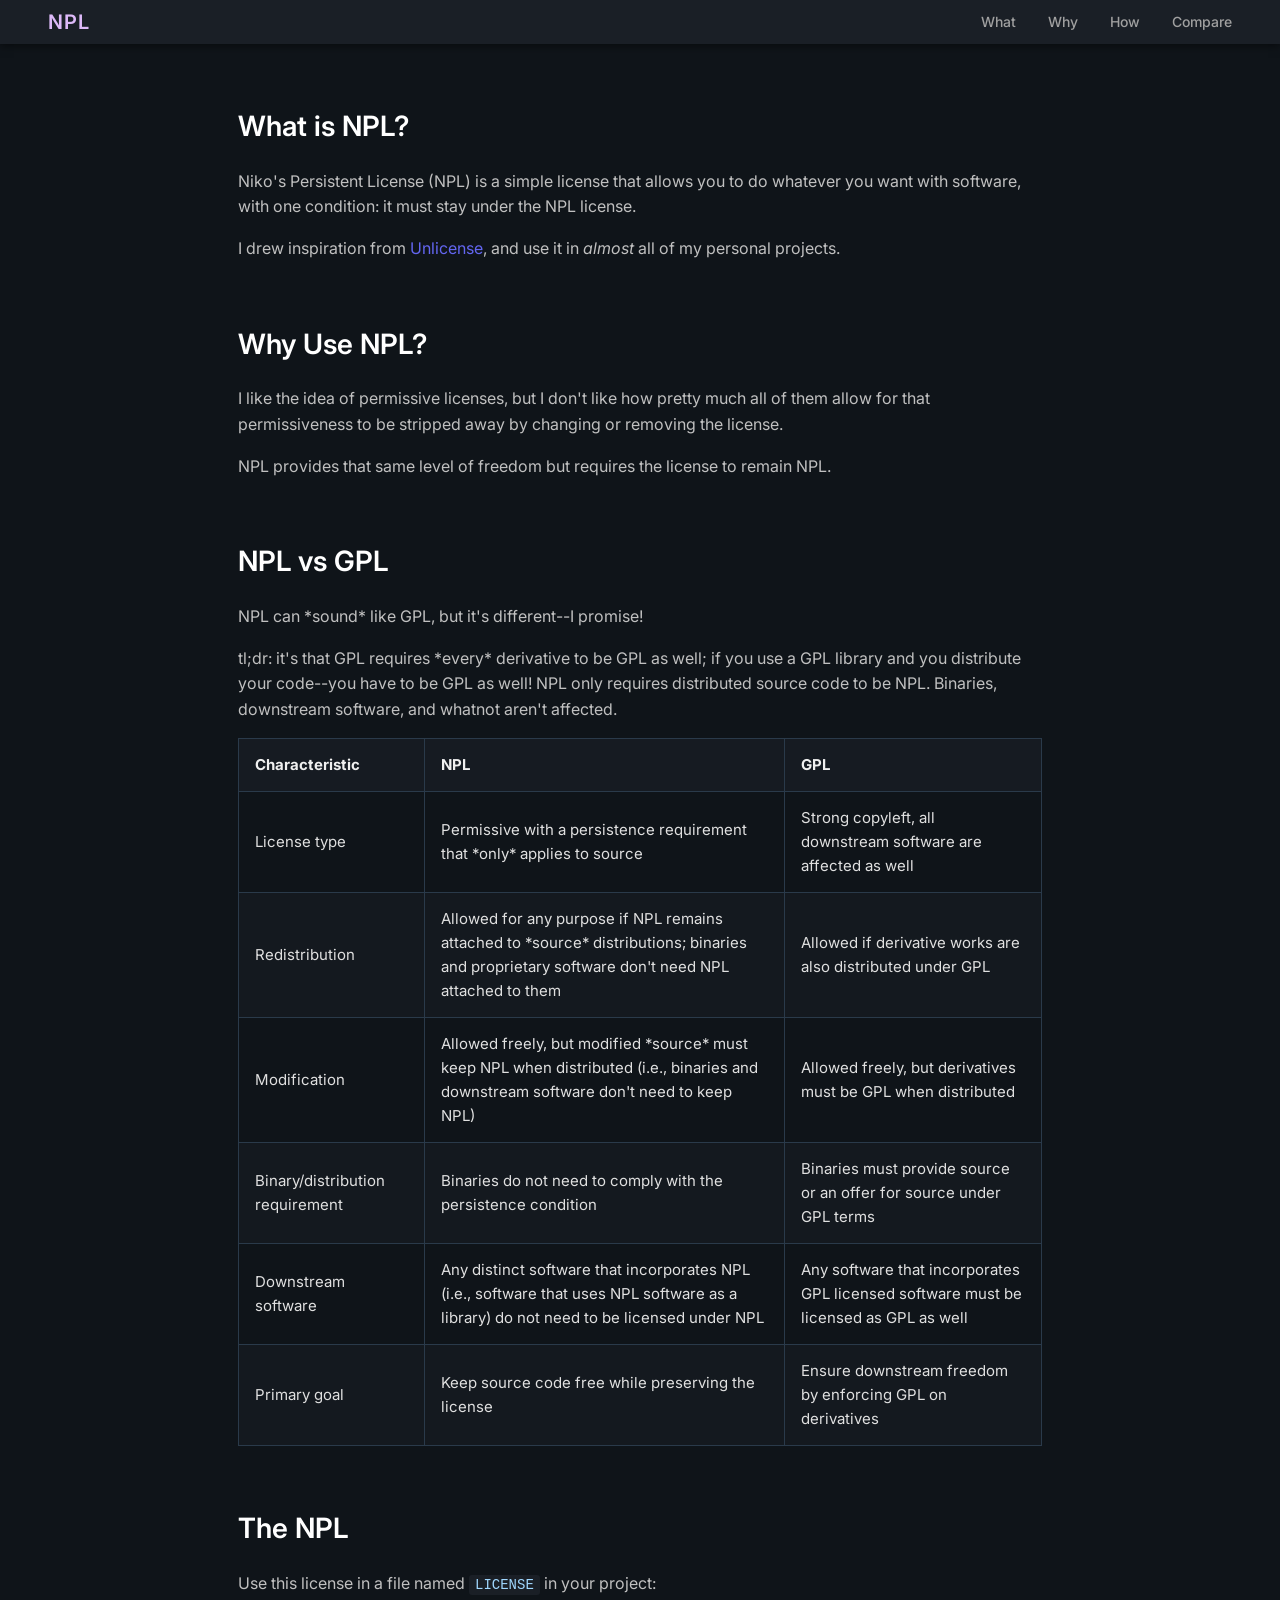
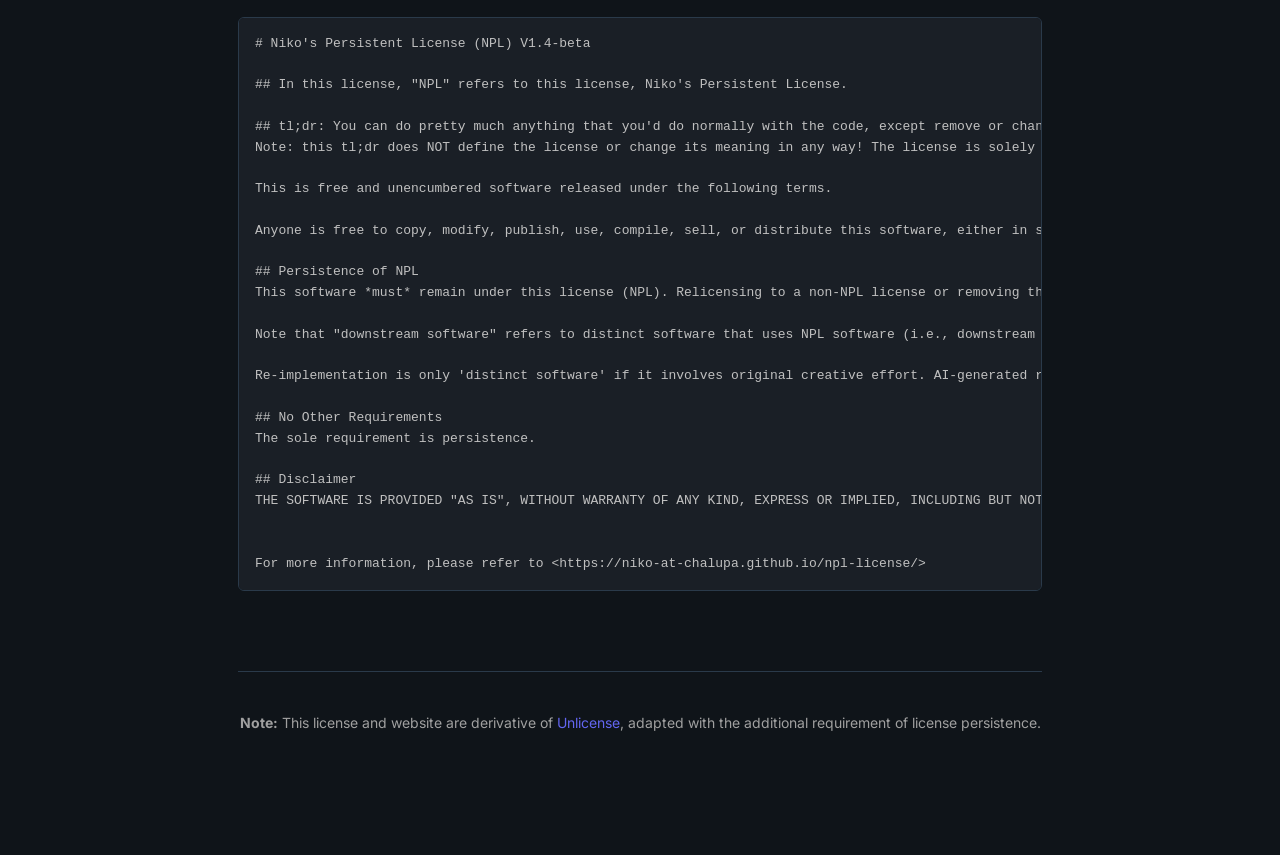
==== index.html @ 7f827c0c "feat: add tldr" ====
<!DOCTYPE html>
<html lang="en">
<head>
    <meta charset="UTF-8">
    <meta name="viewport" content="width=device-width, initial-scale=1.0">
    <title>NPL - Niko's Persistent License</title>
    <link rel="preconnect" href="https://fonts.googleapis.com">
    <link rel="preconnect" href="https://fonts.gstatic.com" crossorigin>
    <link href="https://fonts.googleapis.com/css2?family=Inter:wght@400;600&display=swap" rel="stylesheet">
    <link rel="stylesheet" href="styles.css">
</head>
<body>
    <div id="top-bar">
        <ul>
            <li class="logo"><h1>NPL</h1></li>
            <li class="nav-links">
                <a href="#what">What</a>
                <a href="#why">Why</a>
                <a href="#how">How</a>
                <a href="#comparison">Compare</a>
            </li>
        </ul>
    </div>

    <main class="container">
        <section id="what">
            <h2>What is NPL?</h2>
            <p>Niko's Persistent License (NPL) is a simple license that allows you to do whatever you want with software, with one condition: it must stay under the NPL license.</p>
            <p>I drew inspiration from <a href="https://unlicense.org">Unlicense</a>, and use it in <em>almost</em> all of my personal projects.</p>
        </section>

        <section id="why">
            <h2>Why Use NPL?</h2>
            <p>I like the idea of permissive licenses, but I don't like how pretty much all of them allow for that permissiveness to be stripped away by changing or removing the license.</p>
            <p>NPL provides that same level of freedom but requires the license to remain NPL.</p>
        </section>

        <section id="comparison">
            <h2>NPL vs GPL</h2>
            <p>NPL can *sound* like GPL, but it's different--I promise!</p>
            <p>tl;dr: it's that GPL requires *every* derivative to be GPL as well; if you use a GPL library and you distribute your code--you have to be GPL as well! NPL only requires distributed source code to be NPL. Binaries, downstream software, and whatnot aren't affected.</p>
            <table>
                <thead>
                    <tr>
                        <th>Characteristic</th>
                        <th>NPL</th>
                        <th>GPL</th>
                    </tr>
                </thead>
                <tbody>
                    <tr>
                        <td>License type</td>
                        <td>Permissive with a persistence requirement that *only* applies to source</td>
                        <td>Strong copyleft, all downstream software are affected as well</td>
                    </tr>
                    <tr>
                        <td>Redistribution</td>
                        <td>Allowed for any purpose if NPL remains attached to *source* distributions; binaries and proprietary software don't need NPL attached to them</td>
                        <td>Allowed if derivative works are also distributed under GPL</td>
                    </tr>
                    <tr>
                        <td>Modification</td>
                        <td>Allowed freely, but modified *source* must keep NPL when distributed (i.e., binaries and downstream software don't need to keep NPL)</td>
                        <td>Allowed freely, but derivatives must be GPL when distributed</td>
                    </tr>
                    <tr>
                        <td>Binary/distribution requirement</td>
                        <td>Binaries do not need to comply with the persistence condition</td>
                        <td>Binaries must provide source or an offer for source under GPL terms</td>
                    </tr>
                    <tr>
                        <td>Downstream software</td>
                        <td>Any distinct software that incorporates NPL (i.e., software that uses NPL software as a library) do not need to be licensed under NPL</td>
                        <td>Any software that incorporates GPL licensed software must be licensed as GPL as well</td>
                    </tr>
                    <tr>
                        <td>Primary goal</td>
                        <td>Keep source code free while preserving the license</td>
                        <td>Ensure downstream freedom by enforcing GPL on derivatives</td>
                    </tr>
                </tbody>
            </table>
        </section>

        <section id="how">
            <h2>The NPL</h2>
            <p>Use this license in a file named <code>LICENSE</code> in your project:</p>
            <pre><code># Niko's Persistent License (NPL) V1.4-beta

## In this license, "NPL" refers to this license, Niko's Persistent License.

## tl;dr: You can do pretty much anything that you'd do normally with the code, except remove or change the license to anything other than a newer NPL license.
Note: this tl;dr does NOT define the license or change its meaning in any way! The license is solely defined by everything *other* than it.

This is free and unencumbered software released under the following terms.

Anyone is free to copy, modify, publish, use, compile, sell, or distribute this software, either in source code form or as a compiled binary, for any purpose, commercial or non-commercial, and by any means, subject to the following condition:

## Persistence of NPL
This software *must* remain under this license (NPL). Relicensing to a non-NPL license or removing the license file from source distributions is prohibited. This only applies to the distribution of source code, therefore binaries and downstream software do not need to comply with NPL's condition. This does not apply to later official versions of NPL; you may relicense to any newer official version of NPL.

Note that "downstream software" refers to distinct software that uses NPL software (i.e., downstream software is defined here as software that merely interacts with NPL software through standard APIs, CLI arguments, or configuration files)

Re-implementation is only 'distinct software' if it involves original creative effort. AI-generated rewrites that preserve the functional structure of this software, or simple refactors remain subject to the persistence requirement.

## No Other Requirements
The sole requirement is persistence.

## Disclaimer
THE SOFTWARE IS PROVIDED "AS IS", WITHOUT WARRANTY OF ANY KIND, EXPRESS OR IMPLIED, INCLUDING BUT NOT LIMITED TO THE WARRANTIES OF MERCHANTABILITY, FITNESS FOR A PARTICULAR PURPOSE AND NONINFRINGEMENT. IN NO EVENT SHALL THE AUTHORS BE LIABLE FOR ANY CLAIM, DAMAGES OR OTHER LIABILITY, WHETHER IN AN ACTION OF CONTRACT, TORT OR OTHERWISE, ARISING FROM, OUT OF OR IN CONNECTION WITH THE SOFTWARE OR THE USE OR OTHER DEALINGS IN THE SOFTWARE.


For more information, please refer to &lt;https://niko-at-chalupa.github.io/npl-license/&gt;</code></pre>
        </section>

        <section id="derivative">
            <p class="derivative-notice"><strong>Note:</strong> This license and website are derivative of <a href="https://unlicense.org">Unlicense</a>, adapted with the additional requirement of license persistence.</p>
        </section>
    </main>
</body>
</html>
---- styles.css ----
* {
    box-sizing: border-box;
}

body {
    margin: 0;
    padding: 0;
    background-color: #0f1419;
    color: #e0e0e0;
    font-family: "Inter", -apple-system, BlinkMacSystemFont, "Segoe UI", Roboto, sans-serif;
    line-height: 1.6;
}

#top-bar {
    width: 100%;
    height: 44px;
    background-color: #1a1f26;
    margin: 0;
    padding: 16px 48px;
    display: flex;
    align-items: center;
    box-shadow: 0 2px 8px rgba(0, 0, 0, 0.5);
}

#top-bar ul {
    list-style: none;
    margin: 0;
    padding: 0;
    display: flex;
    align-items: center;
    justify-content: space-between;
    width: 100%;
}

#top-bar li {
    list-style: none;
    display: flex;
    align-items: center;
}

#top-bar li.logo h1 {
    color: #ddb9f8;
    margin: 0;
    padding: 0;
    font-size: 20px;
    font-weight: 600;
    letter-spacing: 1px;
}

#top-bar li.nav-links {
    gap: 32px;
}

#top-bar li.nav-links a {
    color: #a0a0a0;
    text-decoration: none;
    font-size: 14px;
    font-weight: 500;
    transition: color 0.2s;
}

#top-bar li.nav-links a:hover {
    color: #ddb9f8;
}

.container {
    max-width: 900px;
    margin: 0 auto;
    padding: 60px 48px;
}

section {
    margin-bottom: 60px;
}

section h2 {
    font-size: 28px;
    font-weight: 600;
    margin: 0 0 20px 0;
    color: #ffffff;
}

section p {
    color: #c0c0c0;
    margin: 0 0 16px 0;
    font-size: 16px;
}

section p a {
    color: #6366f1;
    text-decoration: none;
}

section p a:hover {
    text-decoration: underline;
}

table {
    width: 100%;
    border-collapse: collapse;
    margin-top: 16px;
    font-size: 15px;
}

th,
td {
    border: 1px solid #2a3a4a;
    padding: 14px 16px;
    text-align: left;
}

th {
    background-color: #161b22;
    color: #f0f0f0;
}

tbody tr:nth-child(even) {
    background-color: #14191f;
}

tbody tr:hover {
    background-color: #1f2937;
}

code {
    background-color: #1a1f26;
    padding: 2px 6px;
    border-radius: 3px;
    font-family: "Fira Code", monospace;
    font-size: 14px;
    color: #a0d8ff;
}

pre {
    background-color: #1a1f26;
    border: 1px solid #2a3a4a;
    border-radius: 6px;
    padding: 16px;
    overflow-x: auto;
    margin: 20px 0;
}

pre code {
    background: none;
    padding: 0;
    border-radius: 0;
    color: #c0c0c0;
    font-size: 13px;
    line-height: 1.4;
}

#derivative {
    border-top: 1px solid #2a3a4a;
    padding-top: 40px;
    margin-top: 80px;
}

.derivative-notice {
    color: #a0a0a0;
    font-size: 14px;
    text-align: center;
}
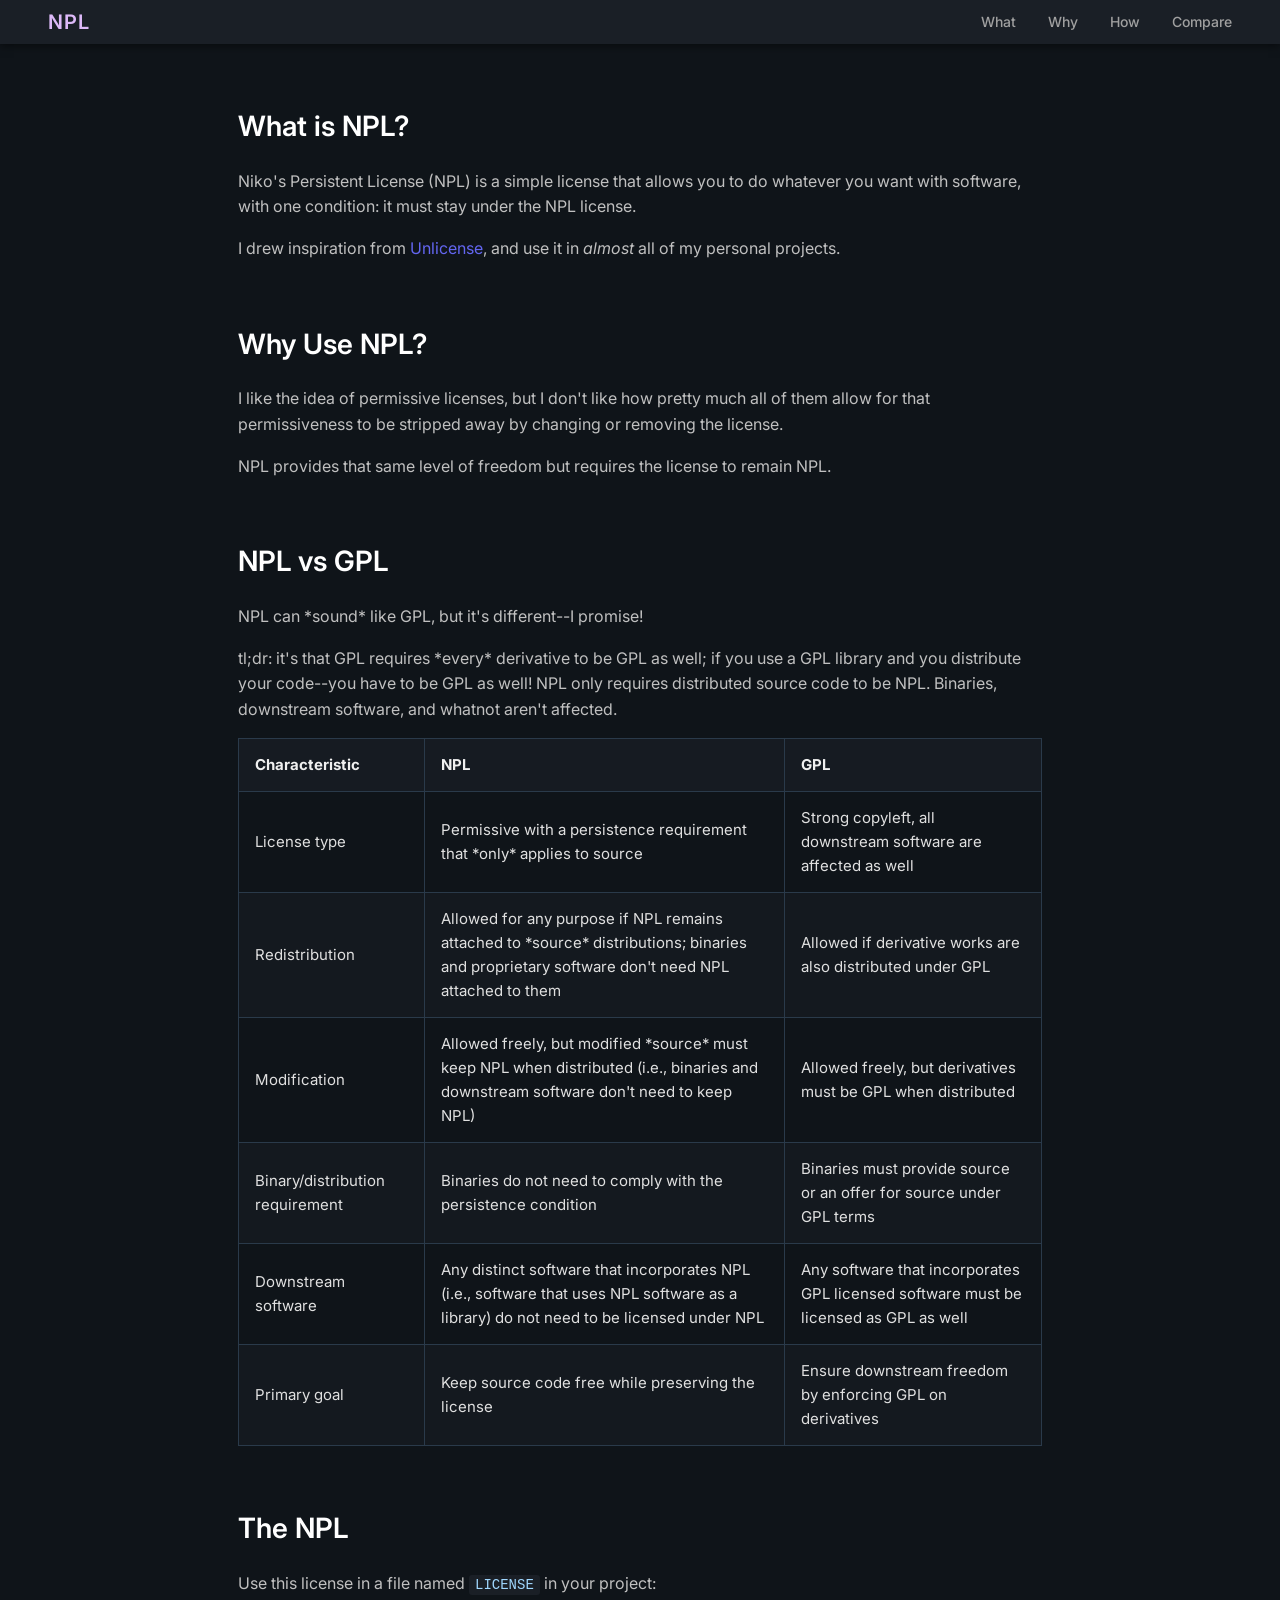
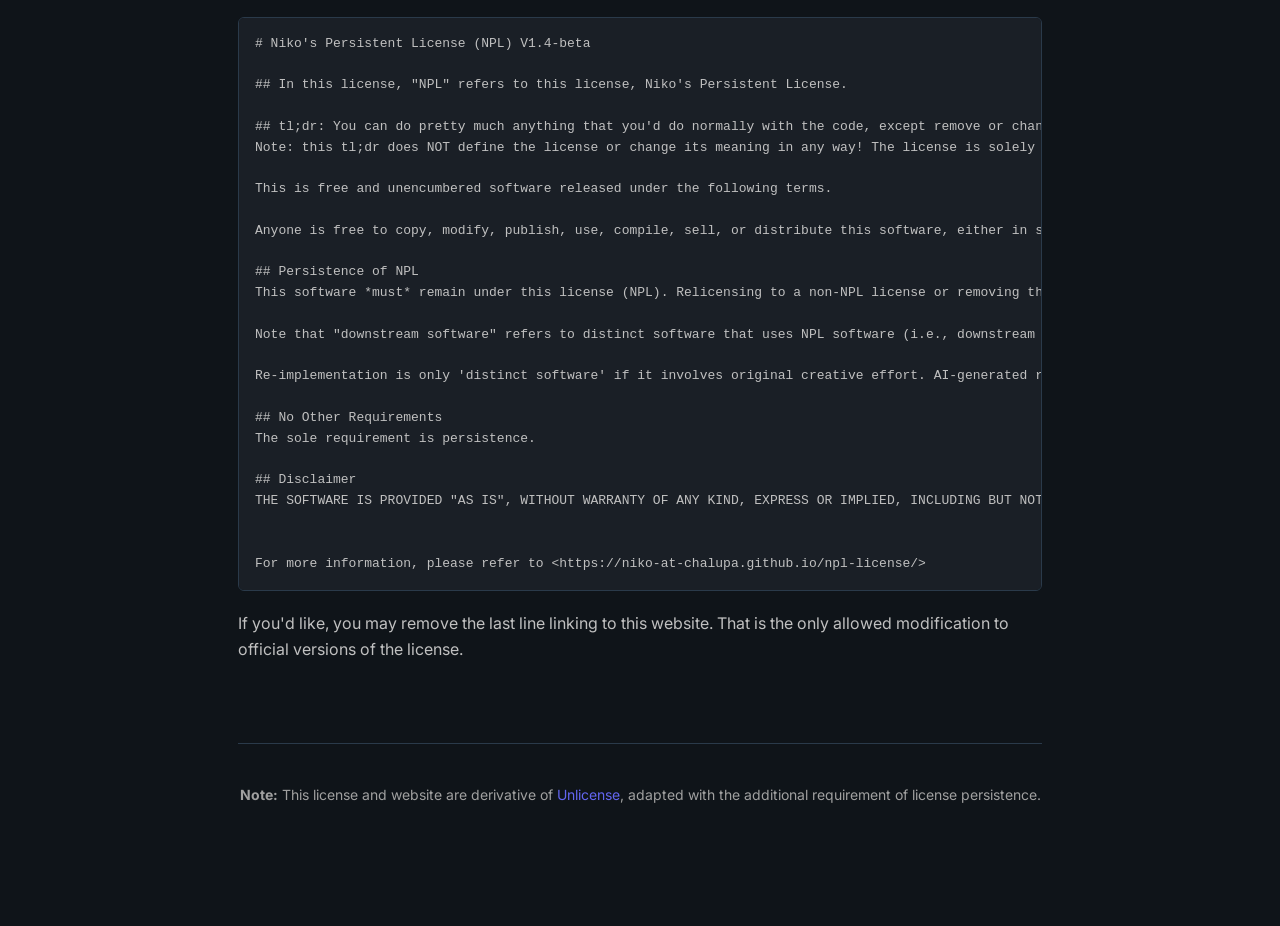
==== commit 9ef3576f: "feat: clarify allowed modifications to official license versions" ====
--- a/index.html
+++ b/index.html
@@ -97,7 +97,7 @@
 Anyone is free to copy, modify, publish, use, compile, sell, or distribute this software, either in source code form or as a compiled binary, for any purpose, commercial or non-commercial, and by any means, subject to the following condition:
 
 ## Persistence of NPL
-This software *must* remain under this license (NPL). Relicensing to a non-NPL license or removing the license file from source distributions is prohibited. This only applies to the distribution of source code, therefore binaries and downstream software do not need to comply with NPL's condition. This does not apply to later official versions of NPL; you may relicense to any newer official version of NPL.
+This software *must* remain under this license (NPL). Relicensing to a non-NPL license or removing the license file from source distributions is prohibited. This only applies to the distribution of source code, therefore binaries and downstream software do not need to comply with NPL's condition. This does not apply to later official versions of NPL; you may relicense to any newer official version of NPL as long as it is not a beta one.
 
 Note that "downstream software" refers to distinct software that uses NPL software (i.e., downstream software is defined here as software that merely interacts with NPL software through standard APIs, CLI arguments, or configuration files)
 
@@ -111,6 +111,7 @@
 
 
 For more information, please refer to &lt;https://niko-at-chalupa.github.io/npl-license/&gt;</code></pre>
+        <p>If you'd like, you may remove the last line linking to this website. That is the only allowed modification to official versions of the license.</p>
         </section>
 
         <section id="derivative">
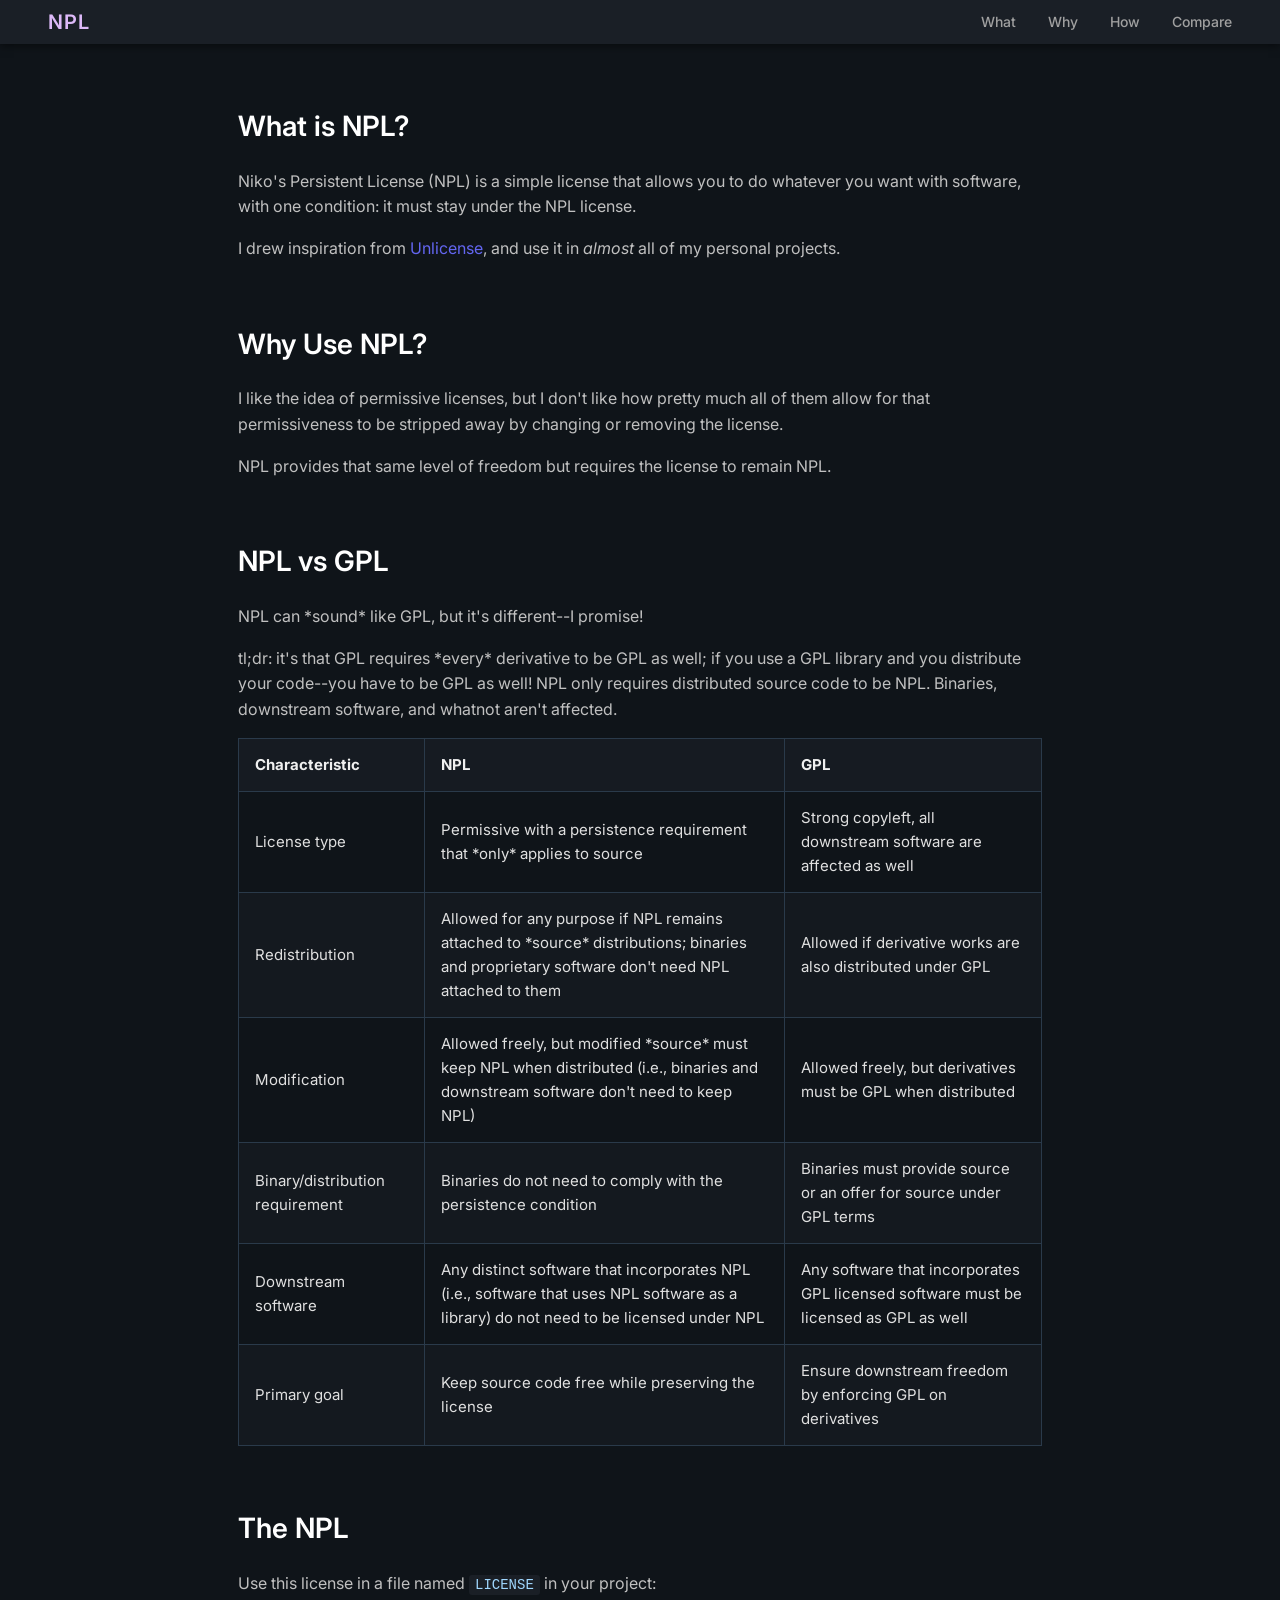
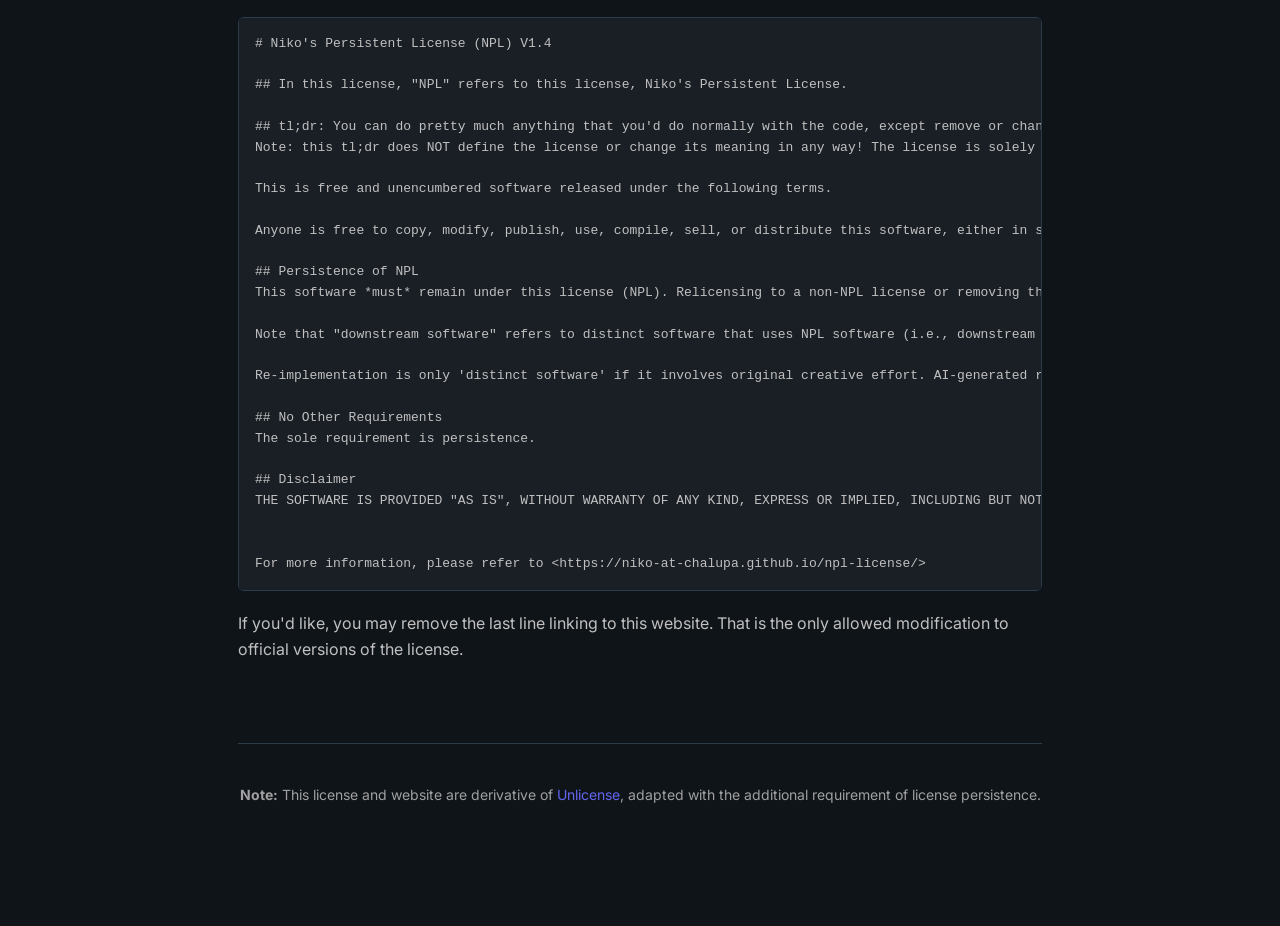
==== commit dd65d1de: "chore: update version to stable" ====
--- a/index.html
+++ b/index.html
@@ -85,7 +85,7 @@
         <section id="how">
             <h2>The NPL</h2>
             <p>Use this license in a file named <code>LICENSE</code> in your project:</p>
-            <pre><code># Niko's Persistent License (NPL) V1.4-beta
+            <pre><code># Niko's Persistent License (NPL) V1.4
 
 ## In this license, "NPL" refers to this license, Niko's Persistent License.
 
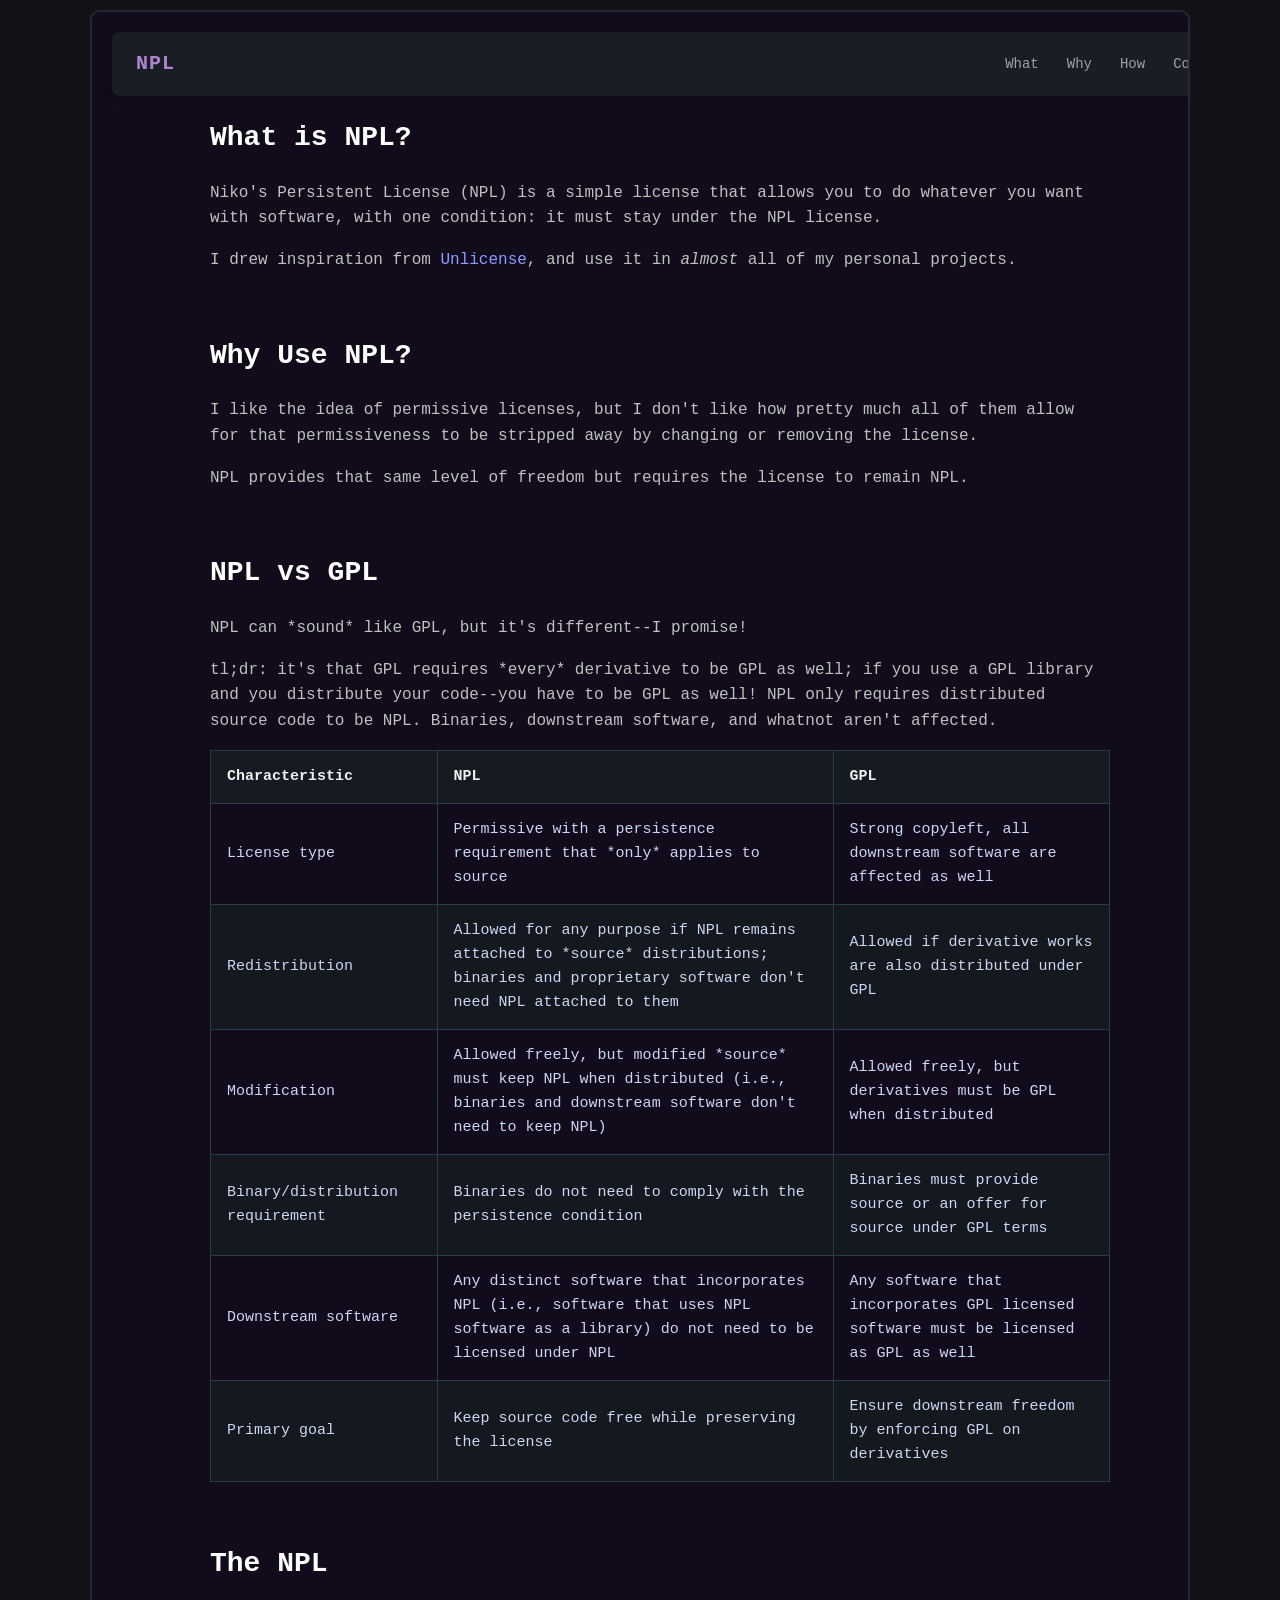
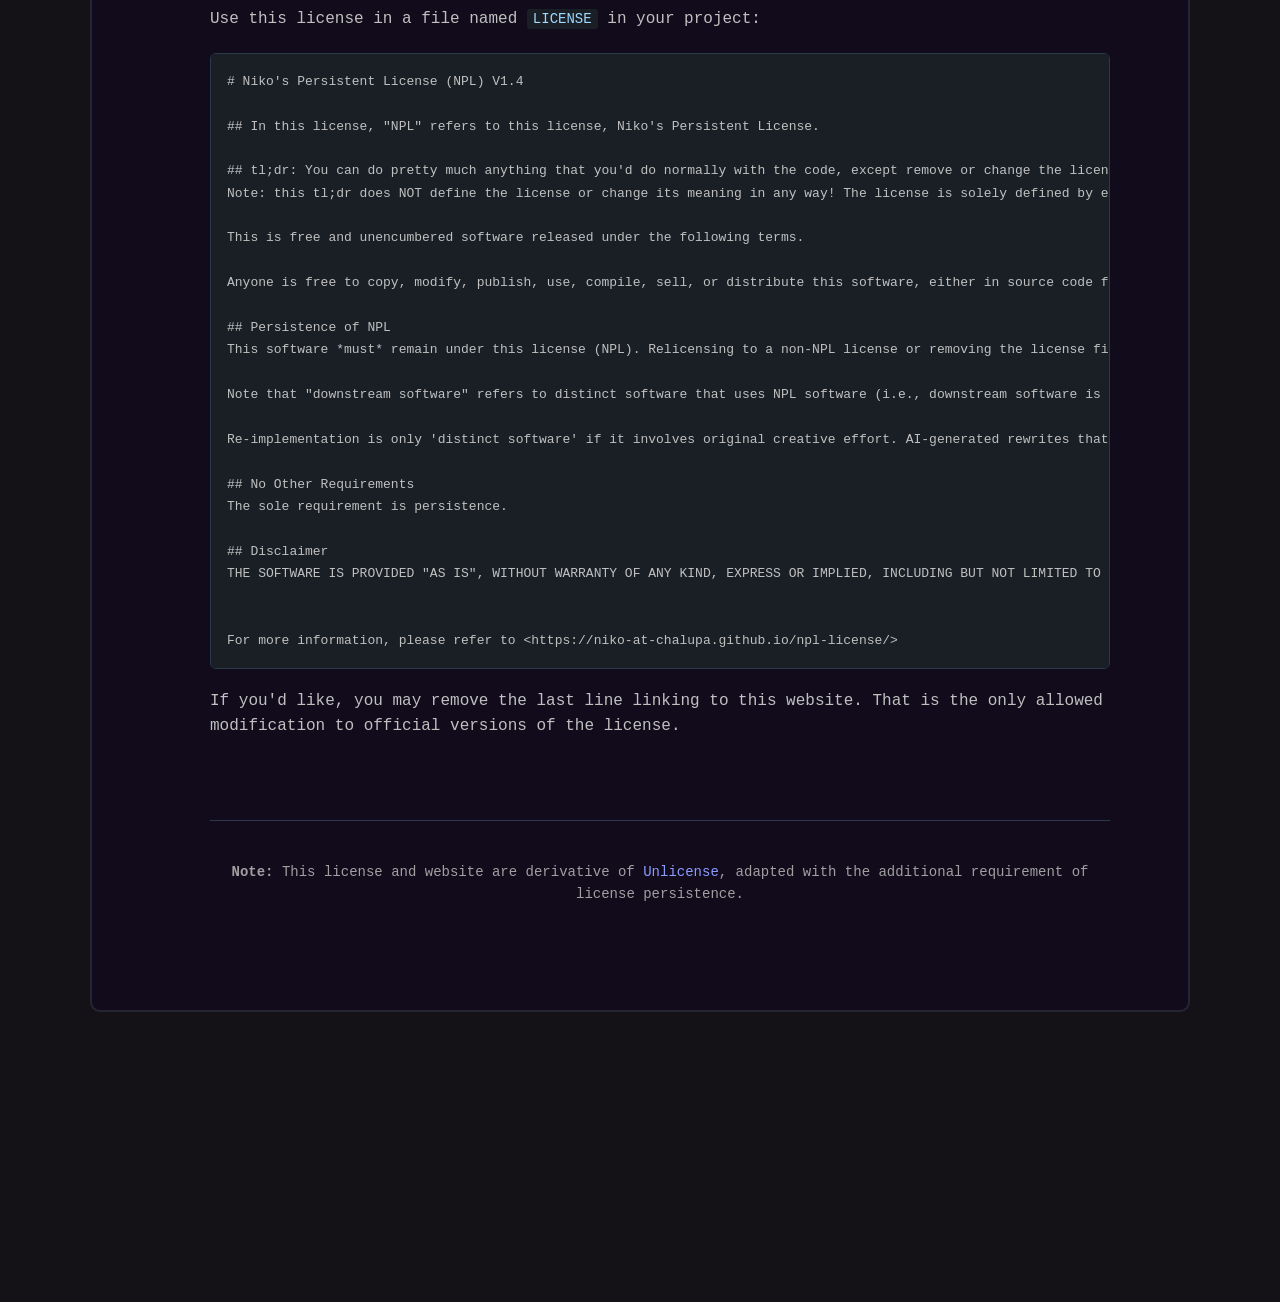
==== commit 524918ff: "chore: initial move to tiling" ====
--- a/index.html
+++ b/index.html
@@ -4,88 +4,90 @@
     <meta charset="UTF-8">
     <meta name="viewport" content="width=device-width, initial-scale=1.0">
     <title>NPL - Niko's Persistent License</title>
-    <link rel="preconnect" href="https://fonts.googleapis.com">
-    <link rel="preconnect" href="https://fonts.gstatic.com" crossorigin>
-    <link href="https://fonts.googleapis.com/css2?family=Inter:wght@400;600&display=swap" rel="stylesheet">
     <link rel="stylesheet" href="styles.css">
 </head>
 <body>
-    <div id="top-bar">
-        <ul>
-            <li class="logo"><h1>NPL</h1></li>
-            <li class="nav-links">
-                <a href="#what">What</a>
-                <a href="#why">Why</a>
-                <a href="#how">How</a>
-                <a href="#comparison">Compare</a>
-            </li>
-        </ul>
-    </div>
+    <!-- Root workspace container modeled after niko-at-chalupa's page design -->
+    <div id="workspace" class="tiling-workspace">
+        <div class="generic-window-window window-entry" id="win-main">
+            <main class="generic-window-editor">
+                <div class="code-area">
+                    <div id="top-bar">
+                        <ul>
+                            <li class="logo"><h1>NPL</h1></li>
+                            <li class="nav-links">
+                                <a href="#what">What</a>
+                                <a href="#why">Why</a>
+                                <a href="#how">How</a>
+                                <a href="#comparison">Compare</a>
+                            </li>
+                        </ul>
+                    </div>
 
-    <main class="container">
-        <section id="what">
-            <h2>What is NPL?</h2>
-            <p>Niko's Persistent License (NPL) is a simple license that allows you to do whatever you want with software, with one condition: it must stay under the NPL license.</p>
-            <p>I drew inspiration from <a href="https://unlicense.org">Unlicense</a>, and use it in <em>almost</em> all of my personal projects.</p>
-        </section>
+                    <div class="container">
+                        <section id="what">
+                            <h2>What is NPL?</h2>
+                            <p>Niko's Persistent License (NPL) is a simple license that allows you to do whatever you want with software, with one condition: it must stay under the NPL license.</p>
+                            <p>I drew inspiration from <a href="https://unlicense.org">Unlicense</a>, and use it in <em>almost</em> all of my personal projects.</p>
+                        </section>
 
-        <section id="why">
-            <h2>Why Use NPL?</h2>
-            <p>I like the idea of permissive licenses, but I don't like how pretty much all of them allow for that permissiveness to be stripped away by changing or removing the license.</p>
-            <p>NPL provides that same level of freedom but requires the license to remain NPL.</p>
-        </section>
+                        <section id="why">
+                            <h2>Why Use NPL?</h2>
+                            <p>I like the idea of permissive licenses, but I don't like how pretty much all of them allow for that permissiveness to be stripped away by changing or removing the license.</p>
+                            <p>NPL provides that same level of freedom but requires the license to remain NPL.</p>
+                        </section>
 
-        <section id="comparison">
-            <h2>NPL vs GPL</h2>
-            <p>NPL can *sound* like GPL, but it's different--I promise!</p>
-            <p>tl;dr: it's that GPL requires *every* derivative to be GPL as well; if you use a GPL library and you distribute your code--you have to be GPL as well! NPL only requires distributed source code to be NPL. Binaries, downstream software, and whatnot aren't affected.</p>
-            <table>
-                <thead>
-                    <tr>
-                        <th>Characteristic</th>
-                        <th>NPL</th>
-                        <th>GPL</th>
-                    </tr>
-                </thead>
-                <tbody>
-                    <tr>
-                        <td>License type</td>
-                        <td>Permissive with a persistence requirement that *only* applies to source</td>
-                        <td>Strong copyleft, all downstream software are affected as well</td>
-                    </tr>
-                    <tr>
-                        <td>Redistribution</td>
-                        <td>Allowed for any purpose if NPL remains attached to *source* distributions; binaries and proprietary software don't need NPL attached to them</td>
-                        <td>Allowed if derivative works are also distributed under GPL</td>
-                    </tr>
-                    <tr>
-                        <td>Modification</td>
-                        <td>Allowed freely, but modified *source* must keep NPL when distributed (i.e., binaries and downstream software don't need to keep NPL)</td>
-                        <td>Allowed freely, but derivatives must be GPL when distributed</td>
-                    </tr>
-                    <tr>
-                        <td>Binary/distribution requirement</td>
-                        <td>Binaries do not need to comply with the persistence condition</td>
-                        <td>Binaries must provide source or an offer for source under GPL terms</td>
-                    </tr>
-                    <tr>
-                        <td>Downstream software</td>
-                        <td>Any distinct software that incorporates NPL (i.e., software that uses NPL software as a library) do not need to be licensed under NPL</td>
-                        <td>Any software that incorporates GPL licensed software must be licensed as GPL as well</td>
-                    </tr>
-                    <tr>
-                        <td>Primary goal</td>
-                        <td>Keep source code free while preserving the license</td>
-                        <td>Ensure downstream freedom by enforcing GPL on derivatives</td>
-                    </tr>
-                </tbody>
-            </table>
-        </section>
+                        <section id="comparison">
+                            <h2>NPL vs GPL</h2>
+                            <p>NPL can *sound* like GPL, but it's different--I promise!</p>
+                            <p>tl;dr: it's that GPL requires *every* derivative to be GPL as well; if you use a GPL library and you distribute your code--you have to be GPL as well! NPL only requires distributed source code to be NPL. Binaries, downstream software, and whatnot aren't affected.</p>
+                            <table>
+                                <thead>
+                                    <tr>
+                                        <th>Characteristic</th>
+                                        <th>NPL</th>
+                                        <th>GPL</th>
+                                    </tr>
+                                </thead>
+                                <tbody>
+                                    <tr>
+                                        <td>License type</td>
+                                        <td>Permissive with a persistence requirement that *only* applies to source</td>
+                                        <td>Strong copyleft, all downstream software are affected as well</td>
+                                    </tr>
+                                    <tr>
+                                        <td>Redistribution</td>
+                                        <td>Allowed for any purpose if NPL remains attached to *source* distributions; binaries and proprietary software don't need NPL attached to them</td>
+                                        <td>Allowed if derivative works are also distributed under GPL</td>
+                                    </tr>
+                                    <tr>
+                                        <td>Modification</td>
+                                        <td>Allowed freely, but modified *source* must keep NPL when distributed (i.e., binaries and downstream software don't need to keep NPL)</td>
+                                        <td>Allowed freely, but derivatives must be GPL when distributed</td>
+                                    </tr>
+                                    <tr>
+                                        <td>Binary/distribution requirement</td>
+                                        <td>Binaries do not need to comply with the persistence condition</td>
+                                        <td>Binaries must provide source or an offer for source under GPL terms</td>
+                                    </tr>
+                                    <tr>
+                                        <td>Downstream software</td>
+                                        <td>Any distinct software that incorporates NPL (i.e., software that uses NPL software as a library) do not need to be licensed under NPL</td>
+                                        <td>Any software that incorporates GPL licensed software must be licensed as GPL as well</td>
+                                    </tr>
+                                    <tr>
+                                        <td>Primary goal</td>
+                                        <td>Keep source code free while preserving the license</td>
+                                        <td>Ensure downstream freedom by enforcing GPL on derivatives</td>
+                                    </tr>
+                                </tbody>
+                            </table>
+                        </section>
 
-        <section id="how">
-            <h2>The NPL</h2>
-            <p>Use this license in a file named <code>LICENSE</code> in your project:</p>
-            <pre><code># Niko's Persistent License (NPL) V1.4
+                        <section id="how">
+                            <h2>The NPL</h2>
+                            <p>Use this license in a file named <code>LICENSE</code> in your project:</p>
+                            <pre><code># Niko's Persistent License (NPL) V1.4
 
 ## In this license, "NPL" refers to this license, Niko's Persistent License.
 
@@ -111,12 +113,20 @@
 
 
 For more information, please refer to &lt;https://niko-at-chalupa.github.io/npl-license/&gt;</code></pre>
-        <p>If you'd like, you may remove the last line linking to this website. That is the only allowed modification to official versions of the license.</p>
-        </section>
+                            <p>If you'd like, you may remove the last line linking to this website. That is the only allowed modification to official versions of the license.</p>
+                        </section>
 
-        <section id="derivative">
-            <p class="derivative-notice"><strong>Note:</strong> This license and website are derivative of <a href="https://unlicense.org">Unlicense</a>, adapted with the additional requirement of license persistence.</p>
-        </section>
-    </main>
+                        <section id="derivative">
+                            <p class="derivative-notice"><strong>Note:</strong> This license and website are derivative of <a href="https://unlicense.org">Unlicense</a>, adapted with the additional requirement of license persistence.</p>
+                        </section>
+                    </div>
+                </div>
+            </main>
+        </div>
+    </div>
+
+    <div class="content-below">
+        <!-- Placeholder for additional content if the design evolves further -->
+    </div>
 </body>
-</html>+</html>
--- a/styles.css
+++ b/styles.css
@@ -1,162 +1,270 @@
-* {
-    box-sizing: border-box;
-}
-
-body {
-    margin: 0;
-    padding: 0;
-    background-color: #0f1419;
-    color: #e0e0e0;
-    font-family: "Inter", -apple-system, BlinkMacSystemFont, "Segoe UI", Roboto, sans-serif;
-    line-height: 1.6;
+/*
+  Main page styling for the NPL license website.
+  This file includes the design language copied from the niko-at-chalupa design directory,
+  with root page-specific layout rules preserved for the license content.
+*/
+
+html, body {
+  background-color: #151217;
+  margin: 0;
+  padding: 0;
+  overflow-x: hidden;
+  color: #e0e0e0;
+  font-family: "Inter", -apple-system, BlinkMacSystemFont, "Segoe UI", Roboto, sans-serif;
+  line-height: 1.6;
+  min-height: 100%;
+
+  /* Hide scrollbar for Firefox */
+  scrollbar-width: none;
+  /* Hide scrollbar for IE, Edge and Firefox */
+  -ms-overflow-style: none;
+}
+
+html::-webkit-scrollbar,
+body::-webkit-scrollbar {
+  display: none;
+}
+
+:root {
+  --active-border: #ae84cf;
+  --inactive-border: rgba(49, 50, 68, 0.67);
+  --hypr-rounding: 10px;
+  --hypr-gaps: 10px;
+
+  --generic-window-bg: rgba(17, 11, 31, 0.8);
+  --generic-window-text: #cdd6f4;
+  --generic-window-accent: #ae84cf;
+}
+
+/* Root workspace container for the licence page layout */
+.tiling-workspace {
+  width: 100vw;
+  min-height: 100vh;
+  position: relative;
+  box-sizing: border-box;
+  padding: var(--hypr-gaps);
+  overflow: auto;
+}
+
+.generic-window-window {
+  position: relative;
+  background: var(--generic-window-bg);
+  border: 2px solid var(--inactive-border);
+  border-radius: var(--hypr-rounding);
+  overflow: hidden;
+  display: flex;
+  flex-direction: column;
+  font-family: 'JetBrains Mono', 'Fira Code', monospace;
+  box-sizing: border-box;
+  transition: border-color 0.4s cubic-bezier(0.23, 1, 0.32, 1),
+              box-shadow 0.4s cubic-bezier(0.23, 1, 0.32, 1);
+  max-width: 1100px;
+  margin: 0 auto;
+}
+
+.generic-window-window:hover {
+  border-color: var(--generic-window-accent);
+}
+
+.generic-window-editor {
+  display: flex;
+  padding: 20px;
+  line-height: 1.6;
+  width: 100%;
+}
+
+.code-area {
+  flex-grow: 1;
+  font-size: 14px;
+  color: var(--generic-window-text);
 }
 
 #top-bar {
-    width: 100%;
-    height: 44px;
-    background-color: #1a1f26;
-    margin: 0;
-    padding: 16px 48px;
-    display: flex;
-    align-items: center;
-    box-shadow: 0 2px 8px rgba(0, 0, 0, 0.5);
+  width: 100%;
+  background-color: rgba(26, 31, 38, 0.95);
+  margin: 0 0 20px 0;
+  padding: 16px 24px;
+  display: flex;
+  align-items: center;
+  box-shadow: 0 2px 8px rgba(0, 0, 0, 0.25);
+  border-radius: calc(var(--hypr-rounding) - 2px);
 }
 
 #top-bar ul {
-    list-style: none;
-    margin: 0;
-    padding: 0;
-    display: flex;
-    align-items: center;
-    justify-content: space-between;
-    width: 100%;
+  list-style: none;
+  margin: 0;
+  padding: 0;
+  display: flex;
+  align-items: center;
+  justify-content: space-between;
+  width: 100%;
 }
 
 #top-bar li {
-    list-style: none;
-    display: flex;
-    align-items: center;
+  list-style: none;
+  display: flex;
+  align-items: center;
 }
 
 #top-bar li.logo h1 {
-    color: #ddb9f8;
-    margin: 0;
-    padding: 0;
-    font-size: 20px;
-    font-weight: 600;
-    letter-spacing: 1px;
+  color: var(--generic-window-accent);
+  margin: 0;
+  padding: 0;
+  font-size: 20px;
+  font-weight: 600;
+  letter-spacing: 1px;
 }
 
 #top-bar li.nav-links {
-    gap: 32px;
+  display: flex;
+  gap: 28px;
 }
 
 #top-bar li.nav-links a {
-    color: #a0a0a0;
-    text-decoration: none;
-    font-size: 14px;
-    font-weight: 500;
-    transition: color 0.2s;
+  color: #a0a0a0;
+  text-decoration: none;
+  font-size: 14px;
+  font-weight: 500;
+  transition: color 0.2s;
 }
 
 #top-bar li.nav-links a:hover {
-    color: #ddb9f8;
+  color: var(--generic-window-accent);
 }
 
 .container {
-    max-width: 900px;
-    margin: 0 auto;
-    padding: 60px 48px;
+  max-width: 900px;
+  margin: 0 auto;
+  padding: 0 12px 24px;
 }
 
 section {
-    margin-bottom: 60px;
+  margin-bottom: 60px;
 }
 
 section h2 {
-    font-size: 28px;
-    font-weight: 600;
-    margin: 0 0 20px 0;
-    color: #ffffff;
+  font-size: 28px;
+  font-weight: 600;
+  margin: 0 0 20px 0;
+  color: #ffffff;
 }
 
 section p {
-    color: #c0c0c0;
-    margin: 0 0 16px 0;
-    font-size: 16px;
+  color: #c0c0c0;
+  margin: 0 0 16px 0;
+  font-size: 16px;
 }
 
 section p a {
-    color: #6366f1;
-    text-decoration: none;
+  color: #8b9cff;
+  text-decoration: none;
 }
 
 section p a:hover {
-    text-decoration: underline;
+  text-decoration: underline;
 }
 
 table {
-    width: 100%;
-    border-collapse: collapse;
-    margin-top: 16px;
-    font-size: 15px;
+  width: 100%;
+  border-collapse: collapse;
+  margin-top: 16px;
+  font-size: 15px;
 }
 
 th,
 td {
-    border: 1px solid #2a3a4a;
-    padding: 14px 16px;
-    text-align: left;
+  border: 1px solid #2a3a4a;
+  padding: 14px 16px;
+  text-align: left;
 }
 
 th {
-    background-color: #161b22;
-    color: #f0f0f0;
+  background-color: #161b22;
+  color: #f0f0f0;
 }
 
 tbody tr:nth-child(even) {
-    background-color: #14191f;
+  background-color: #14191f;
 }
 
 tbody tr:hover {
-    background-color: #1f2937;
+  background-color: #1f2937;
 }
 
 code {
-    background-color: #1a1f26;
-    padding: 2px 6px;
-    border-radius: 3px;
-    font-family: "Fira Code", monospace;
-    font-size: 14px;
-    color: #a0d8ff;
+  background-color: #1a1f26;
+  padding: 2px 6px;
+  border-radius: 3px;
+  font-family: "Fira Code", monospace;
+  font-size: 14px;
+  color: #a0d8ff;
 }
 
 pre {
-    background-color: #1a1f26;
-    border: 1px solid #2a3a4a;
-    border-radius: 6px;
-    padding: 16px;
-    overflow-x: auto;
-    margin: 20px 0;
+  background-color: #1a1f26;
+  border: 1px solid #2a3a4a;
+  border-radius: 6px;
+  padding: 16px;
+  overflow-x: auto;
+  margin: 20px 0;
 }
 
 pre code {
-    background: none;
-    padding: 0;
-    border-radius: 0;
-    color: #c0c0c0;
-    font-size: 13px;
-    line-height: 1.4;
+  background: none;
+  padding: 0;
+  border-radius: 0;
+  color: #c0c0c0;
+  font-size: 13px;
+  line-height: 1.4;
 }
 
 #derivative {
-    border-top: 1px solid #2a3a4a;
-    padding-top: 40px;
-    margin-top: 80px;
+  border-top: 1px solid #2a3a4a;
+  padding-top: 40px;
+  margin-top: 80px;
 }
 
 .derivative-notice {
-    color: #a0a0a0;
-    font-size: 14px;
-    text-align: center;
-}+  color: #a0a0a0;
+  font-size: 14px;
+  text-align: center;
+}
+
+.content-below {
+  min-height: 200px;
+  padding: 40px;
+  color: white;
+}
+
+.attribution-footer {
+  margin-top: 10px;
+  font-size: 10px;
+  color: rgba(205, 214, 244, 0.5);
+  text-align: center;
+}
+
+.attribution-footer a {
+  color: var(--generic-window-accent);
+  text-decoration: none;
+  position: relative;
+}
+
+.attribution-footer a:hover {
+  text-decoration: underline;
+}
+
+.code-area a,
+.attribution-footer a {
+  position: relative;
+}
+
+.code-area a::before,
+.attribution-footer a::before {
+  content: "";
+  position: absolute;
+  top: -10px;
+  bottom: -10px;
+  left: -10px;
+  right: -10px;
+  background: transparent;
+}
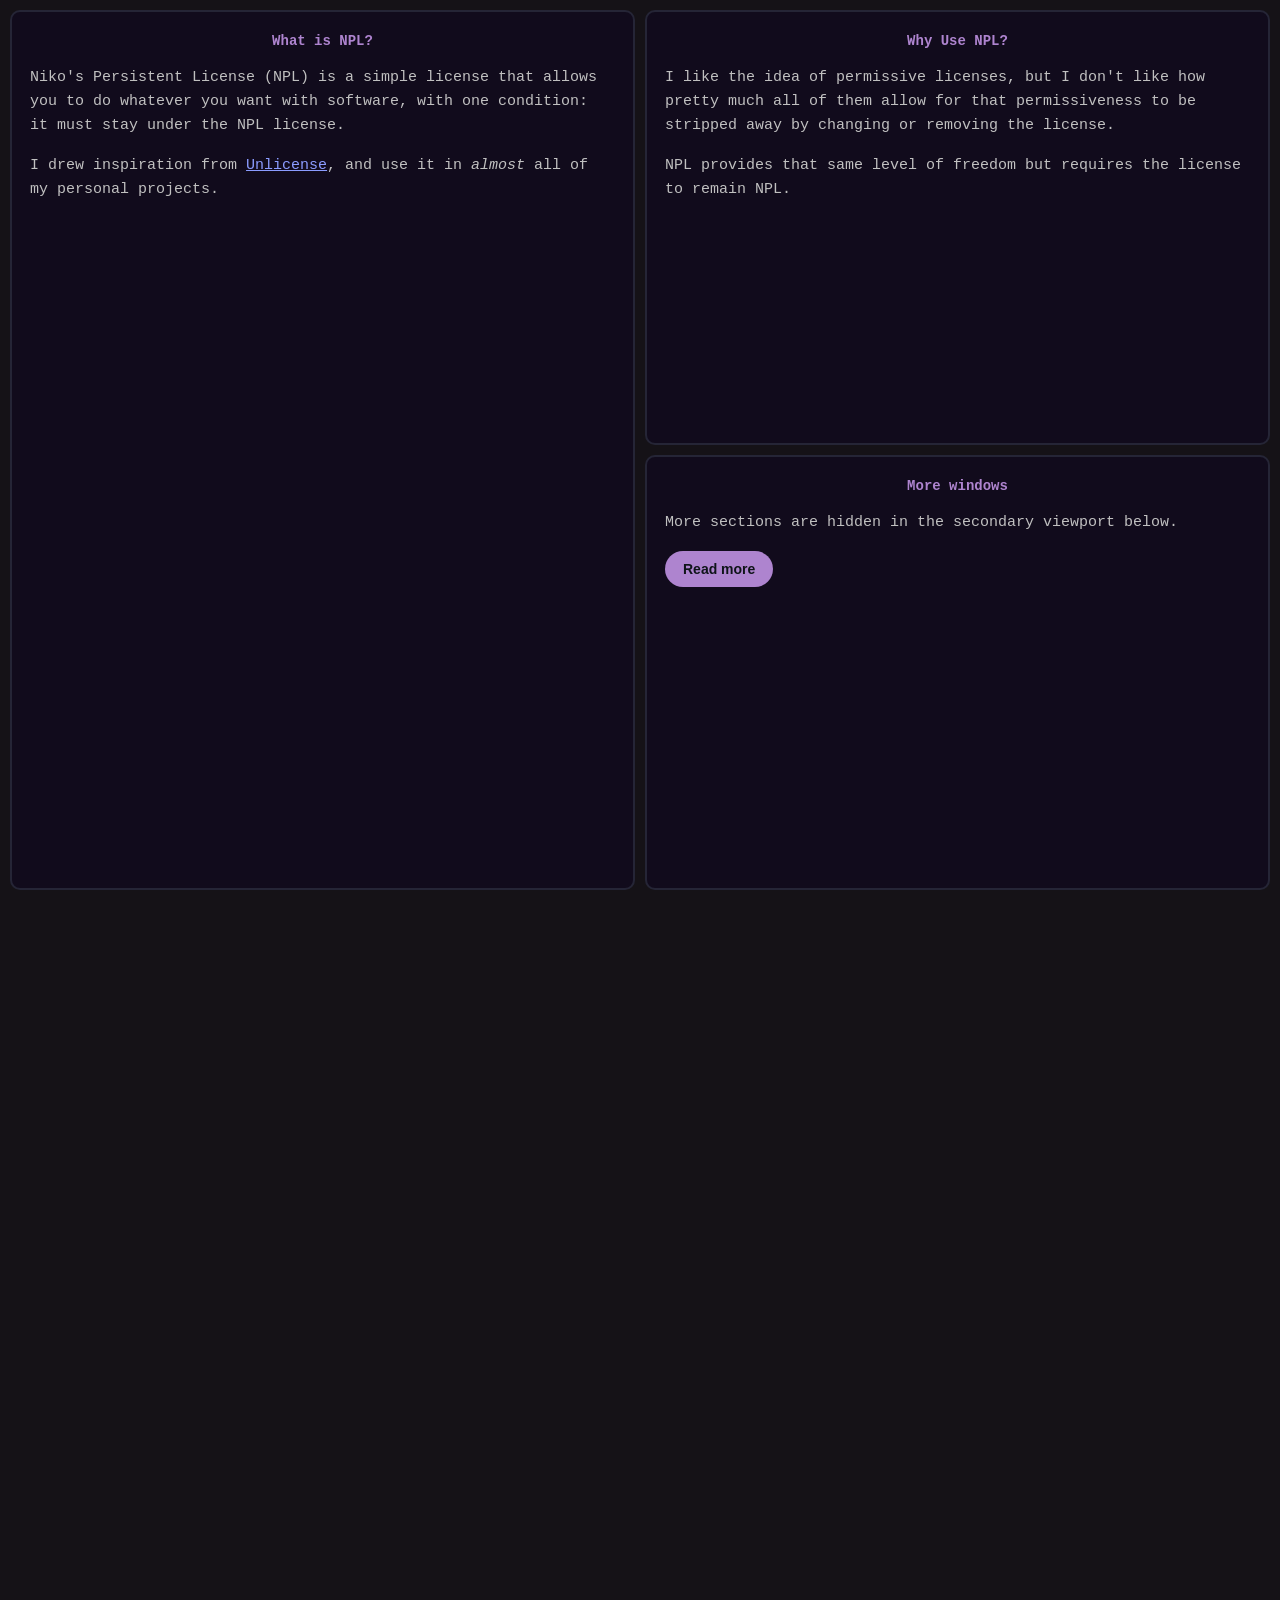
==== commit 9766ab54: "feat: implement dragging and windows Co-authored-by: Copilot <copilot@github.com>" ====
--- a/index.html
+++ b/index.html
@@ -7,87 +7,100 @@
     <link rel="stylesheet" href="styles.css">
 </head>
 <body>
-    <!-- Root workspace container modeled after niko-at-chalupa's page design -->
-    <div id="workspace" class="tiling-workspace">
-        <div class="generic-window-window window-entry" id="win-main">
-            <main class="generic-window-editor">
-                <div class="code-area">
-                    <div id="top-bar">
-                        <ul>
-                            <li class="logo"><h1>NPL</h1></li>
-                            <li class="nav-links">
-                                <a href="#what">What</a>
-                                <a href="#why">Why</a>
-                                <a href="#how">How</a>
-                                <a href="#comparison">Compare</a>
-                            </li>
-                        </ul>
+    <div class="workspace-shell">
+        <div id="workspace-top" class="tiling-workspace">
+            <div class="generic-window-window window-entry" id="win-what">
+                <main class="generic-window-editor">
+                    <div class="window-title">What is NPL?</div>
+                    <div class="code-area">
+                        <p>Niko's Persistent License (NPL) is a simple license that allows you to do whatever you want with software, with one condition: it must stay under the NPL license.</p>
+                        <p>I drew inspiration from <a href="https://unlicense.org">Unlicense</a>, and use it in <em>almost</em> all of my personal projects.</p>
                     </div>
+                </main>
+            </div>
 
-                    <div class="container">
-                        <section id="what">
-                            <h2>What is NPL?</h2>
-                            <p>Niko's Persistent License (NPL) is a simple license that allows you to do whatever you want with software, with one condition: it must stay under the NPL license.</p>
-                            <p>I drew inspiration from <a href="https://unlicense.org">Unlicense</a>, and use it in <em>almost</em> all of my personal projects.</p>
-                        </section>
+            <div class="generic-window-window window-entry" id="win-why">
+                <main class="generic-window-editor">
+                    <div class="window-title">Why Use NPL?</div>
+                    <div class="code-area">
+                        <p>I like the idea of permissive licenses, but I don't like how pretty much all of them allow for that permissiveness to be stripped away by changing or removing the license.</p>
+                        <p>NPL provides that same level of freedom but requires the license to remain NPL.</p>
+                    </div>
+                </main>
+            </div>
 
-                        <section id="why">
-                            <h2>Why Use NPL?</h2>
-                            <p>I like the idea of permissive licenses, but I don't like how pretty much all of them allow for that permissiveness to be stripped away by changing or removing the license.</p>
-                            <p>NPL provides that same level of freedom but requires the license to remain NPL.</p>
-                        </section>
+            <div class="generic-window-window window-entry" id="win-more">
+                <main class="generic-window-editor">
+                    <div class="window-title">More windows</div>
+                    <div class="code-area">
+                        <p>More sections are hidden in the secondary viewport below.</p>
+                        <button class="viewport-toggle" data-target="workspace-bottom">Read more</button>
+                    </div>
+                </main>
+            </div>
+        </div>
 
-                        <section id="comparison">
-                            <h2>NPL vs GPL</h2>
-                            <p>NPL can *sound* like GPL, but it's different--I promise!</p>
-                            <p>tl;dr: it's that GPL requires *every* derivative to be GPL as well; if you use a GPL library and you distribute your code--you have to be GPL as well! NPL only requires distributed source code to be NPL. Binaries, downstream software, and whatnot aren't affected.</p>
-                            <table>
-                                <thead>
-                                    <tr>
-                                        <th>Characteristic</th>
-                                        <th>NPL</th>
-                                        <th>GPL</th>
-                                    </tr>
-                                </thead>
-                                <tbody>
-                                    <tr>
-                                        <td>License type</td>
-                                        <td>Permissive with a persistence requirement that *only* applies to source</td>
-                                        <td>Strong copyleft, all downstream software are affected as well</td>
-                                    </tr>
-                                    <tr>
-                                        <td>Redistribution</td>
-                                        <td>Allowed for any purpose if NPL remains attached to *source* distributions; binaries and proprietary software don't need NPL attached to them</td>
-                                        <td>Allowed if derivative works are also distributed under GPL</td>
-                                    </tr>
-                                    <tr>
-                                        <td>Modification</td>
-                                        <td>Allowed freely, but modified *source* must keep NPL when distributed (i.e., binaries and downstream software don't need to keep NPL)</td>
-                                        <td>Allowed freely, but derivatives must be GPL when distributed</td>
-                                    </tr>
-                                    <tr>
-                                        <td>Binary/distribution requirement</td>
-                                        <td>Binaries do not need to comply with the persistence condition</td>
-                                        <td>Binaries must provide source or an offer for source under GPL terms</td>
-                                    </tr>
-                                    <tr>
-                                        <td>Downstream software</td>
-                                        <td>Any distinct software that incorporates NPL (i.e., software that uses NPL software as a library) do not need to be licensed under NPL</td>
-                                        <td>Any software that incorporates GPL licensed software must be licensed as GPL as well</td>
-                                    </tr>
-                                    <tr>
-                                        <td>Primary goal</td>
-                                        <td>Keep source code free while preserving the license</td>
-                                        <td>Ensure downstream freedom by enforcing GPL on derivatives</td>
-                                    </tr>
-                                </tbody>
-                            </table>
-                        </section>
+        <div id="workspace-bottom" class="tiling-workspace">
+            <div class="generic-window-window window-entry" id="win-comparison">
+                <main class="generic-window-editor">
+                    <div class="window-title">NPL vs GPL</div>
+                    <div class="code-area">
+                        <p>NPL can *sound* like GPL, but it's different--I promise!</p>
+                        <p>tl;dr: it's that GPL requires *every* derivative to be GPL as well; if you use a GPL library and you distribute your code--you have to be GPL as well! NPL only requires distributed source code to be NPL. Binaries, downstream software, and whatnot aren't affected.</p>
+                        <table>
+                            <thead>
+                                <tr>
+                                    <th>Characteristic</th>
+                                    <th>NPL</th>
+                                    <th>GPL</th>
+                                </tr>
+                            </thead>
+                            <tbody>
+                                <tr>
+                                    <td>License type</td>
+                                    <td>Permissive with a persistence requirement that *only* applies to source</td>
+                                    <td>Strong copyleft, all downstream software are affected as well</td>
+                                </tr>
+                                <tr>
+                                    <td>Redistribution</td>
+                                    <td>Allowed for any purpose if NPL remains attached to *source* distributions; binaries and proprietary software don't need NPL attached to them</td>
+                                    <td>Allowed if derivative works are also distributed under GPL</td>
+                                </tr>
+                                <tr>
+                                    <td>Modification</td>
+                                    <td>Allowed freely, but modified *source* must keep NPL when distributed (i.e., binaries and downstream software don't need to keep NPL)</td>
+                                    <td>Allowed freely, but derivatives must be GPL when distributed</td>
+                                </tr>
+                                <tr>
+                                    <td>Binary/distribution requirement</td>
+                                    <td>Binaries do not need to comply with the persistence condition</td>
+                                    <td>Binaries must provide source or an offer for source under GPL terms</td>
+                                </tr>
+                                <tr>
+                                    <td>Downstream software</td>
+                                    <td>Any distinct software that incorporates NPL (i.e., software that uses NPL software as a library) do not need to be licensed under NPL</td>
+                                    <td>Any software that incorporates GPL licensed software must be licensed as GPL as well</td>
+                                </tr>
+                                <tr>
+                                    <td>Primary goal</td>
+                                    <td>Keep source code free while preserving the license</td>
+                                    <td>Ensure downstream freedom by enforcing GPL on derivatives</td>
+                                </tr>
+                            </tbody>
+                        </table>
+                    </div>
+                </main>
+            </div>
 
-                        <section id="how">
-                            <h2>The NPL</h2>
+            <div class="generic-window-window window-entry" id="win-how">
+                <main class="generic-window-editor">
+                    <div class="window-title">The NPL</div>
+                    <div class="code-area">
+                        <div class="license-copy-controls">
                             <p>Use this license in a file named <code>LICENSE</code> in your project:</p>
-                            <pre><code># Niko's Persistent License (NPL) V1.4
+                            <button class="copy-license-button" data-copy-target="license-code">Copy license</button>
+                        </div>
+                        <pre><code id="license-code"># Niko's Persistent License (NPL) V1.4
 
 ## In this license, "NPL" refers to this license, Niko's Persistent License.
 
@@ -113,20 +126,27 @@
 
 
 For more information, please refer to &lt;https://niko-at-chalupa.github.io/npl-license/&gt;</code></pre>
-                            <p>If you'd like, you may remove the last line linking to this website. That is the only allowed modification to official versions of the license.</p>
-                        </section>
+                        <p>If you'd like, you may remove the last line linking to this website. That is the only allowed modification to official versions of the license.</p>
+                    </div>
+                </main>
+            </div>
 
-                        <section id="derivative">
-                            <p class="derivative-notice"><strong>Note:</strong> This license and website are derivative of <a href="https://unlicense.org">Unlicense</a>, adapted with the additional requirement of license persistence.</p>
-                        </section>
+            <div class="generic-window-window window-entry" id="win-back">
+                <main class="generic-window-editor">
+                    <div class="window-title">Jump back</div>
+                    <div class="code-area">
+                        <p>Return to the first viewport to keep reading the introduction.</p>
+                        <button class="viewport-toggle" data-target="workspace-top">Back to top</button>
                     </div>
-                </div>
-            </main>
+                </main>
+            </div>
         </div>
     </div>
 
-    <div class="content-below">
-        <!-- Placeholder for additional content if the design evolves further -->
-    </div>
+    <footer class="page-footer">
+        <p class="derivative-notice"><strong>Note:</strong> This license and website are derivative of <a href="https://unlicense.org">Unlicense</a>, adapted with the additional requirement of license persistence.</p>
+    </footer>
+
+    <script src="js/tiling.js"></script>
 </body>
 </html>
--- a/styles.css
+++ b/styles.css
@@ -1,28 +1,18 @@
 /*
   Main page styling for the NPL license website.
   This file includes the design language copied from the niko-at-chalupa design directory,
-  with root page-specific layout rules preserved for the license content.
+  with dual viewports and draggable windows.
 */
 
 html, body {
+  height: 100%;
   background-color: #151217;
   margin: 0;
   padding: 0;
-  overflow-x: hidden;
+  overflow: hidden;
   color: #e0e0e0;
   font-family: "Inter", -apple-system, BlinkMacSystemFont, "Segoe UI", Roboto, sans-serif;
   line-height: 1.6;
-  min-height: 100%;
-
-  /* Hide scrollbar for Firefox */
-  scrollbar-width: none;
-  /* Hide scrollbar for IE, Edge and Firefox */
-  -ms-overflow-style: none;
-}
-
-html::-webkit-scrollbar,
-body::-webkit-scrollbar {
-  display: none;
 }
 
 :root {
@@ -36,18 +26,29 @@
   --generic-window-accent: #ae84cf;
 }
 
-/* Root workspace container for the licence page layout */
+.workspace-shell {
+  display: flex;
+  flex-direction: column;
+  min-height: 100vh;
+}
+
 .tiling-workspace {
-  width: 100vw;
+  width: 100%;
   min-height: 100vh;
   position: relative;
   box-sizing: border-box;
   padding: var(--hypr-gaps);
-  overflow: auto;
+  background: transparent;
+  border: none;
+  border-radius: 0;
+}
+
+.tiling-workspace.hidden {
+  display: block;
 }
 
 .generic-window-window {
-  position: relative;
+  position: absolute;
   background: var(--generic-window-bg);
   border: 2px solid var(--inactive-border);
   border-radius: var(--hypr-rounding);
@@ -56,125 +57,74 @@
   flex-direction: column;
   font-family: 'JetBrains Mono', 'Fira Code', monospace;
   box-sizing: border-box;
-  transition: border-color 0.4s cubic-bezier(0.23, 1, 0.32, 1),
-              box-shadow 0.4s cubic-bezier(0.23, 1, 0.32, 1);
-  max-width: 1100px;
-  margin: 0 auto;
-}
-
-.generic-window-window:hover {
+  transition: border-color 0.3s ease, box-shadow 0.3s ease;
+  cursor: grab;
+}
+
+.generic-window-window:hover,
+.generic-window-window.dragging {
   border-color: var(--generic-window-accent);
 }
 
+.generic-window-window.dragging {
+  z-index: 100;
+  box-shadow: 0 16px 40px rgba(0, 0, 0, 0.35);
+  cursor: grabbing;
+}
+
 .generic-window-editor {
   display: flex;
-  padding: 20px;
-  line-height: 1.6;
-  width: 100%;
+  flex-direction: column;
+  padding: 18px;
+  height: 100%;
+  overflow: auto;
+}
+
+.window-title {
+  color: var(--generic-window-accent);
+  font-size: 14px;
+  font-weight: 700;
+  margin-bottom: 14px;
+  text-align: center;
 }
 
 .code-area {
   flex-grow: 1;
-  font-size: 14px;
+  min-height: 0;
   color: var(--generic-window-text);
 }
 
-#top-bar {
-  width: 100%;
-  background-color: rgba(26, 31, 38, 0.95);
-  margin: 0 0 20px 0;
-  padding: 16px 24px;
-  display: flex;
-  align-items: center;
-  box-shadow: 0 2px 8px rgba(0, 0, 0, 0.25);
-  border-radius: calc(var(--hypr-rounding) - 2px);
-}
-
-#top-bar ul {
-  list-style: none;
-  margin: 0;
-  padding: 0;
-  display: flex;
-  align-items: center;
-  justify-content: space-between;
-  width: 100%;
-}
-
-#top-bar li {
-  list-style: none;
-  display: flex;
-  align-items: center;
-}
-
-#top-bar li.logo h1 {
-  color: var(--generic-window-accent);
-  margin: 0;
-  padding: 0;
-  font-size: 20px;
-  font-weight: 600;
-  letter-spacing: 1px;
-}
-
-#top-bar li.nav-links {
-  display: flex;
-  gap: 28px;
-}
-
-#top-bar li.nav-links a {
-  color: #a0a0a0;
-  text-decoration: none;
-  font-size: 14px;
-  font-weight: 500;
-  transition: color 0.2s;
-}
-
-#top-bar li.nav-links a:hover {
-  color: var(--generic-window-accent);
-}
-
-.container {
-  max-width: 900px;
-  margin: 0 auto;
-  padding: 0 12px 24px;
-}
-
-section {
-  margin-bottom: 60px;
-}
-
-section h2 {
-  font-size: 28px;
-  font-weight: 600;
-  margin: 0 0 20px 0;
+h2 {
+  font-size: 22px;
+  margin: 0 0 14px 0;
   color: #ffffff;
 }
 
-section p {
+p {
   color: #c0c0c0;
   margin: 0 0 16px 0;
-  font-size: 16px;
-}
-
-section p a {
+  font-size: 15px;
+}
+
+p a {
   color: #8b9cff;
-  text-decoration: none;
-}
-
-section p a:hover {
+}
+
+p a:hover {
   text-decoration: underline;
 }
 
 table {
   width: 100%;
   border-collapse: collapse;
-  margin-top: 16px;
-  font-size: 15px;
+  margin: 16px 0 0;
+  font-size: 14px;
 }
 
 th,
 td {
   border: 1px solid #2a3a4a;
-  padding: 14px 16px;
+  padding: 12px 14px;
   text-align: left;
 }
 
@@ -206,7 +156,7 @@
   border-radius: 6px;
   padding: 16px;
   overflow-x: auto;
-  margin: 20px 0;
+  margin: 16px 0;
 }
 
 pre code {
@@ -218,53 +168,52 @@
   line-height: 1.4;
 }
 
-#derivative {
-  border-top: 1px solid #2a3a4a;
-  padding-top: 40px;
-  margin-top: 80px;
+.viewport-toggle {
+  border: none;
+  background: var(--generic-window-accent);
+  color: #0f1419;
+  border-radius: 999px;
+  padding: 10px 18px;
+  font-size: 14px;
+  font-weight: 700;
+  cursor: pointer;
+}
+
+.viewport-toggle:hover {
+  background: #bfadea;
+}
+
+.copy-license-button {
+  border: none;
+  background: rgba(255, 255, 255, 0.1);
+  color: #ffffff;
+  border-radius: 999px;
+  padding: 10px 18px;
+  font-size: 14px;
+  font-weight: 700;
+  cursor: pointer;
+  margin-top: 12px;
+}
+
+.copy-license-button:hover {
+  background: rgba(255, 255, 255, 0.16);
+}
+
+.license-copy-controls {
+  display: flex;
+  flex-wrap: wrap;
+  align-items: center;
+  gap: 12px;
+  margin-bottom: 12px;
+}
+
+.page-footer {
+  padding: 8px 12px;
+  text-align: center;
+  color: #a0a0a0;
+  font-size: 0.9rem;
 }
 
 .derivative-notice {
-  color: #a0a0a0;
-  font-size: 14px;
-  text-align: center;
-}
-
-.content-below {
-  min-height: 200px;
-  padding: 40px;
-  color: white;
-}
-
-.attribution-footer {
-  margin-top: 10px;
-  font-size: 10px;
-  color: rgba(205, 214, 244, 0.5);
-  text-align: center;
-}
-
-.attribution-footer a {
-  color: var(--generic-window-accent);
-  text-decoration: none;
-  position: relative;
-}
-
-.attribution-footer a:hover {
-  text-decoration: underline;
-}
-
-.code-area a,
-.attribution-footer a {
-  position: relative;
-}
-
-.code-area a::before,
-.attribution-footer a::before {
-  content: "";
-  position: absolute;
-  top: -10px;
-  bottom: -10px;
-  left: -10px;
-  right: -10px;
-  background: transparent;
-}
+  margin: 0;
+}
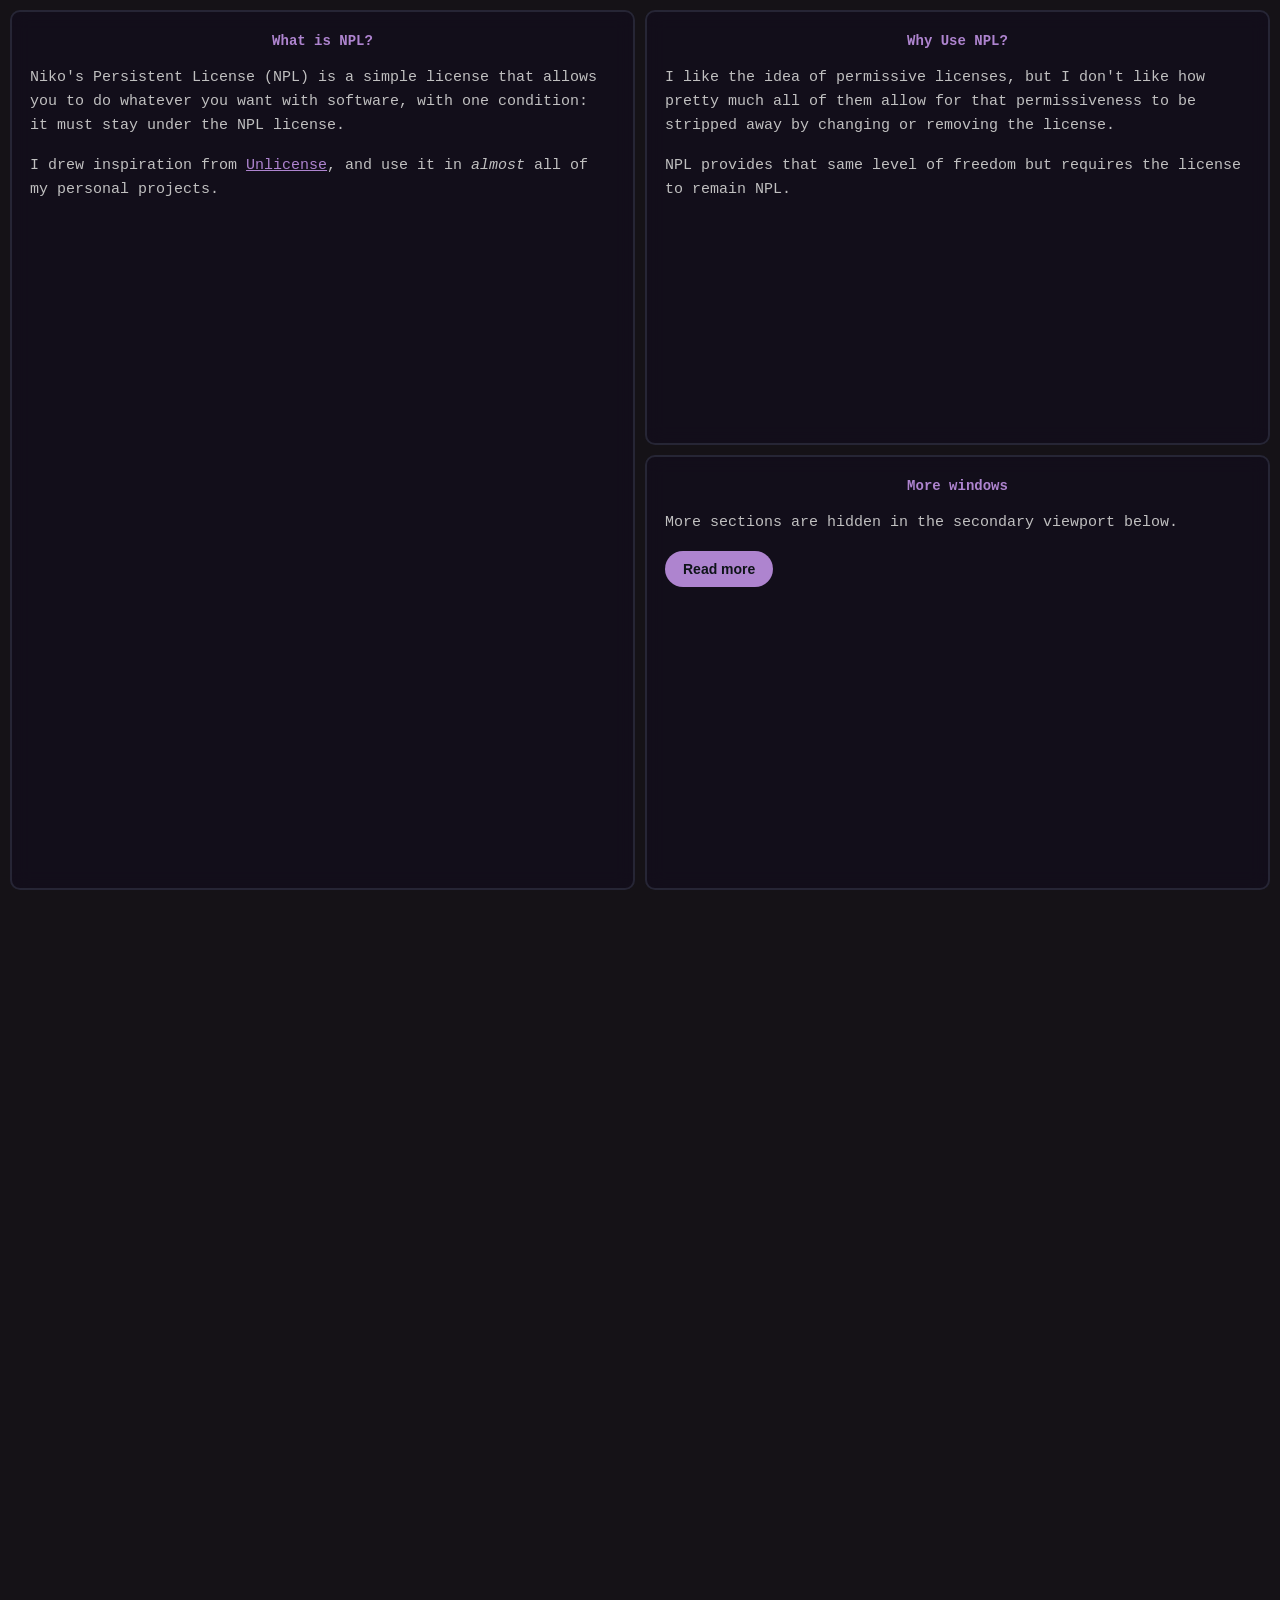
==== commit 07e64cfe: "feat: favicon" ====
--- a/index.html
+++ b/index.html
@@ -4,6 +4,12 @@
     <meta charset="UTF-8">
     <meta name="viewport" content="width=device-width, initial-scale=1.0">
     <title>NPL - Niko's Persistent License</title>
+    <!-- Favicon: npl-license.png -->
+    <link rel="icon" type="image/png" href="images/npl-license.png">
+    <!-- Favicon: npl-license.png -->
+    <link rel="icon" type="image/png" href="images/npl-license.png">
+    <!-- Favicon: npl-license.png -->
+    <link rel="icon" type="image/png" href="images/npl-license.png">
     <link rel="stylesheet" href="styles.css">
 </head>
 <body>
--- a/styles.css
+++ b/styles.css
@@ -1,3 +1,4 @@
+
 /*
   Main page styling for the NPL license website.
   This file includes the design language copied from the niko-at-chalupa design directory,
@@ -49,7 +50,8 @@
 
 .generic-window-window {
   position: absolute;
-  background: var(--generic-window-bg);
+  background: rgba(17, 11, 31, 0.5); /* Adjusted transparency for blur effect */
+  backdrop-filter: blur(10px); /* Apply blur effect */
   border: 2px solid var(--inactive-border);
   border-radius: var(--hypr-rounding);
   overflow: hidden;
@@ -107,7 +109,7 @@
 }
 
 p a {
-  color: #8b9cff;
+  color: #ae84cf;
 }
 
 p a:hover {
@@ -183,28 +185,29 @@
   background: #bfadea;
 }
 
+.license-copy-controls {
+  display: flex;
+  flex-wrap: wrap;
+  align-items: center;
+  justify-content: center; /* Center items horizontally */
+  gap: 12px;
+  margin-bottom: 12px;
+}
+
 .copy-license-button {
   border: none;
-  background: rgba(255, 255, 255, 0.1);
-  color: #ffffff;
+  background: var(--generic-window-accent); /* Using the accent color */
+  color: #0f1419; /* White text */
   border-radius: 999px;
   padding: 10px 18px;
   font-size: 14px;
   font-weight: 700;
   cursor: pointer;
-  margin-top: 12px;
+  margin-top: 0; /* Removed top margin as justify-content handles spacing */
 }
 
 .copy-license-button:hover {
-  background: rgba(255, 255, 255, 0.16);
-}
-
-.license-copy-controls {
-  display: flex;
-  flex-wrap: wrap;
-  align-items: center;
-  gap: 12px;
-  margin-bottom: 12px;
+  background: #bfadea; /* Hover color consistent with viewport-toggle */
 }
 
 .page-footer {
@@ -217,3 +220,19 @@
 .derivative-notice {
   margin: 0;
 }
+
+/* Prevent text selection while dragging windows */
+.generic-window-window {
+  -webkit-user-select: none; /* Safari */
+  -moz-user-select: none;    /* Firefox */
+  -ms-user-select: none;     /* IE 10+ */
+  user-select: none;         /* Standard syntax */
+}
+
+/* Ensure no text selection when window is actively being dragged */
+.generic-window-window.dragging {
+  -webkit-user-select: none;
+  -moz-user-select: none;
+  -ms-user-select: none;
+  user-select: none;
+}
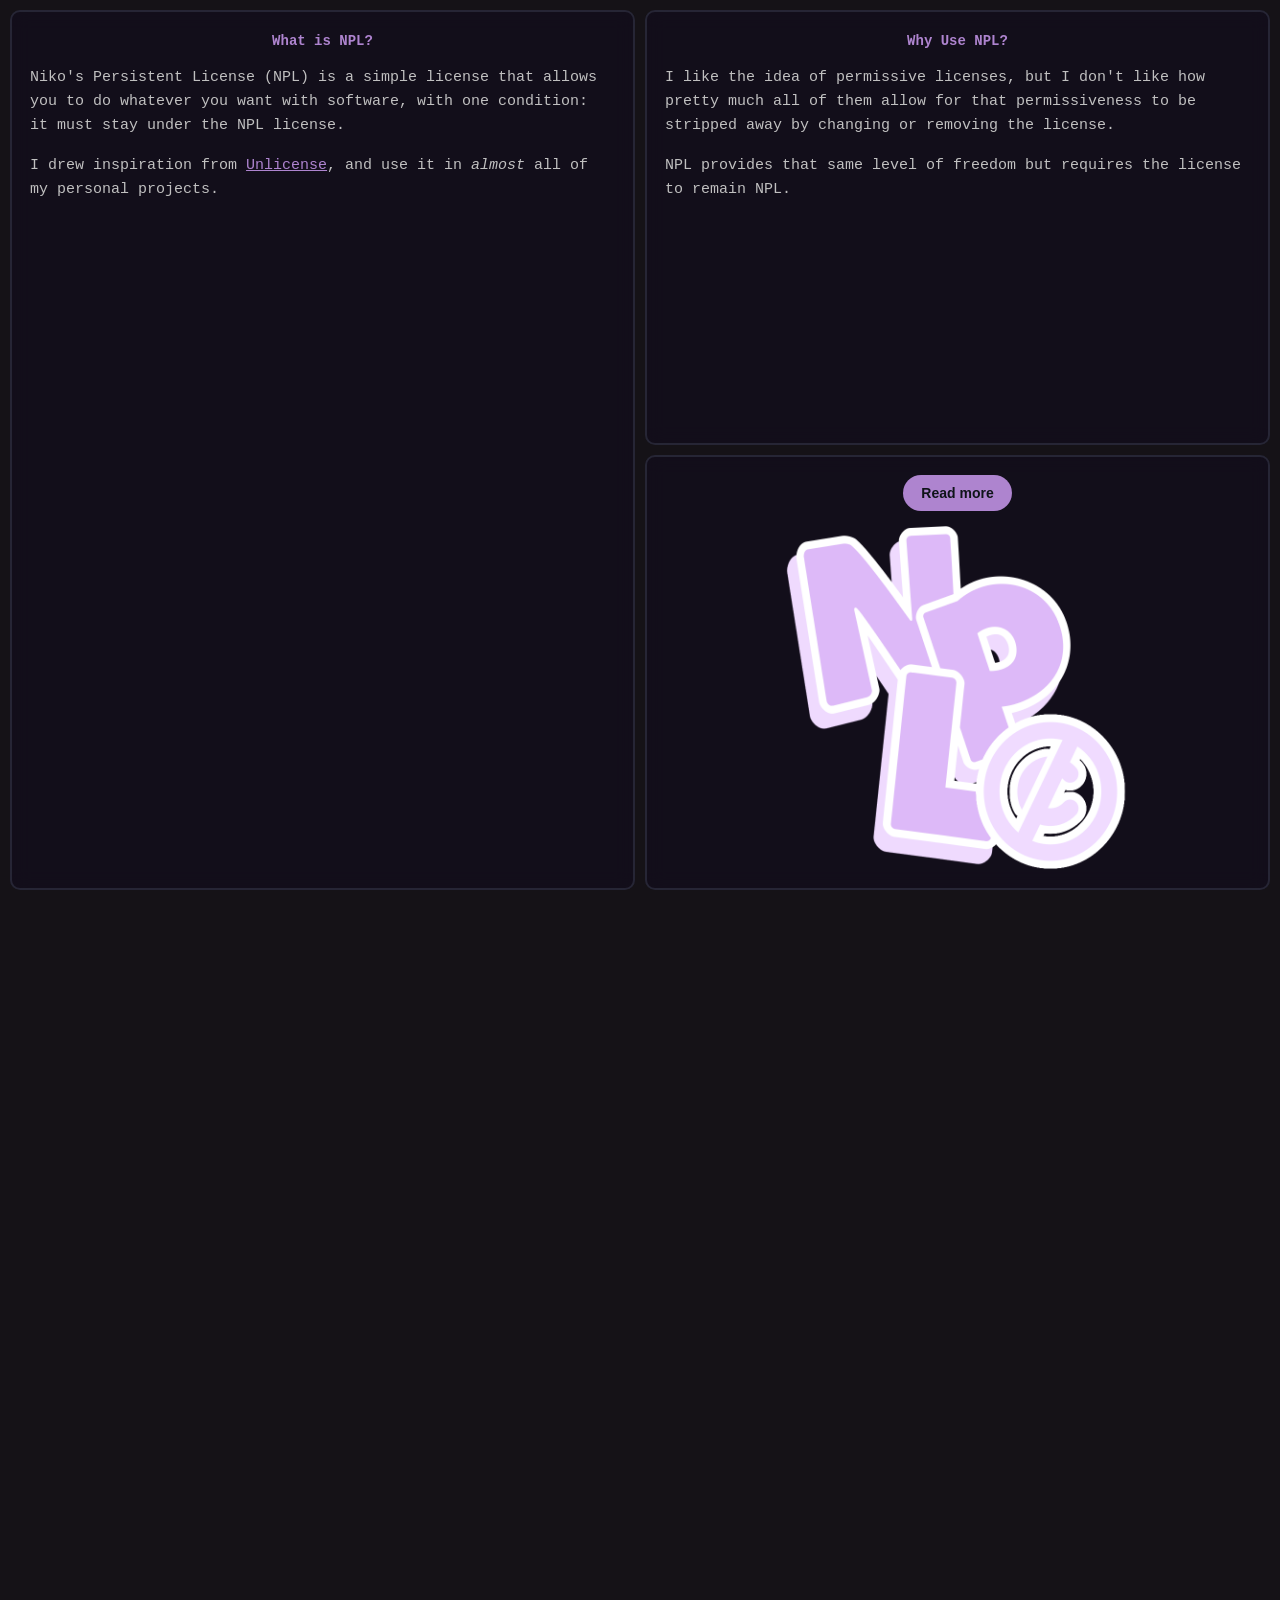
==== commit 4a604942: "feat: image in window Co-authored-by: Copilot <copilot@github.com>" ====
--- a/index.html
+++ b/index.html
@@ -37,10 +37,9 @@
 
             <div class="generic-window-window window-entry" id="win-more">
                 <main class="generic-window-editor">
-                    <div class="window-title">More windows</div>
+                    <div class="window-title"><button class="viewport-toggle" data-target="workspace-bottom">Read more</button></div>
                     <div class="code-area">
-                        <p>More sections are hidden in the secondary viewport below.</p>
-                        <button class="viewport-toggle" data-target="workspace-bottom">Read more</button>
+                        <img src="images/npl-license.png" style="width: 100%; height: 100%; object-fit: contain; display: block;" draggable="false" />
                     </div>
                 </main>
             </div>
@@ -139,10 +138,9 @@
 
             <div class="generic-window-window window-entry" id="win-back">
                 <main class="generic-window-editor">
-                    <div class="window-title">Jump back</div>
+                    <div class="window-title"><button class="viewport-toggle" data-target="workspace-top">Back to top</button></div>
                     <div class="code-area">
-                        <p>Return to the first viewport to keep reading the introduction.</p>
-                        <button class="viewport-toggle" data-target="workspace-top">Back to top</button>
+                        
                     </div>
                 </main>
             </div>
